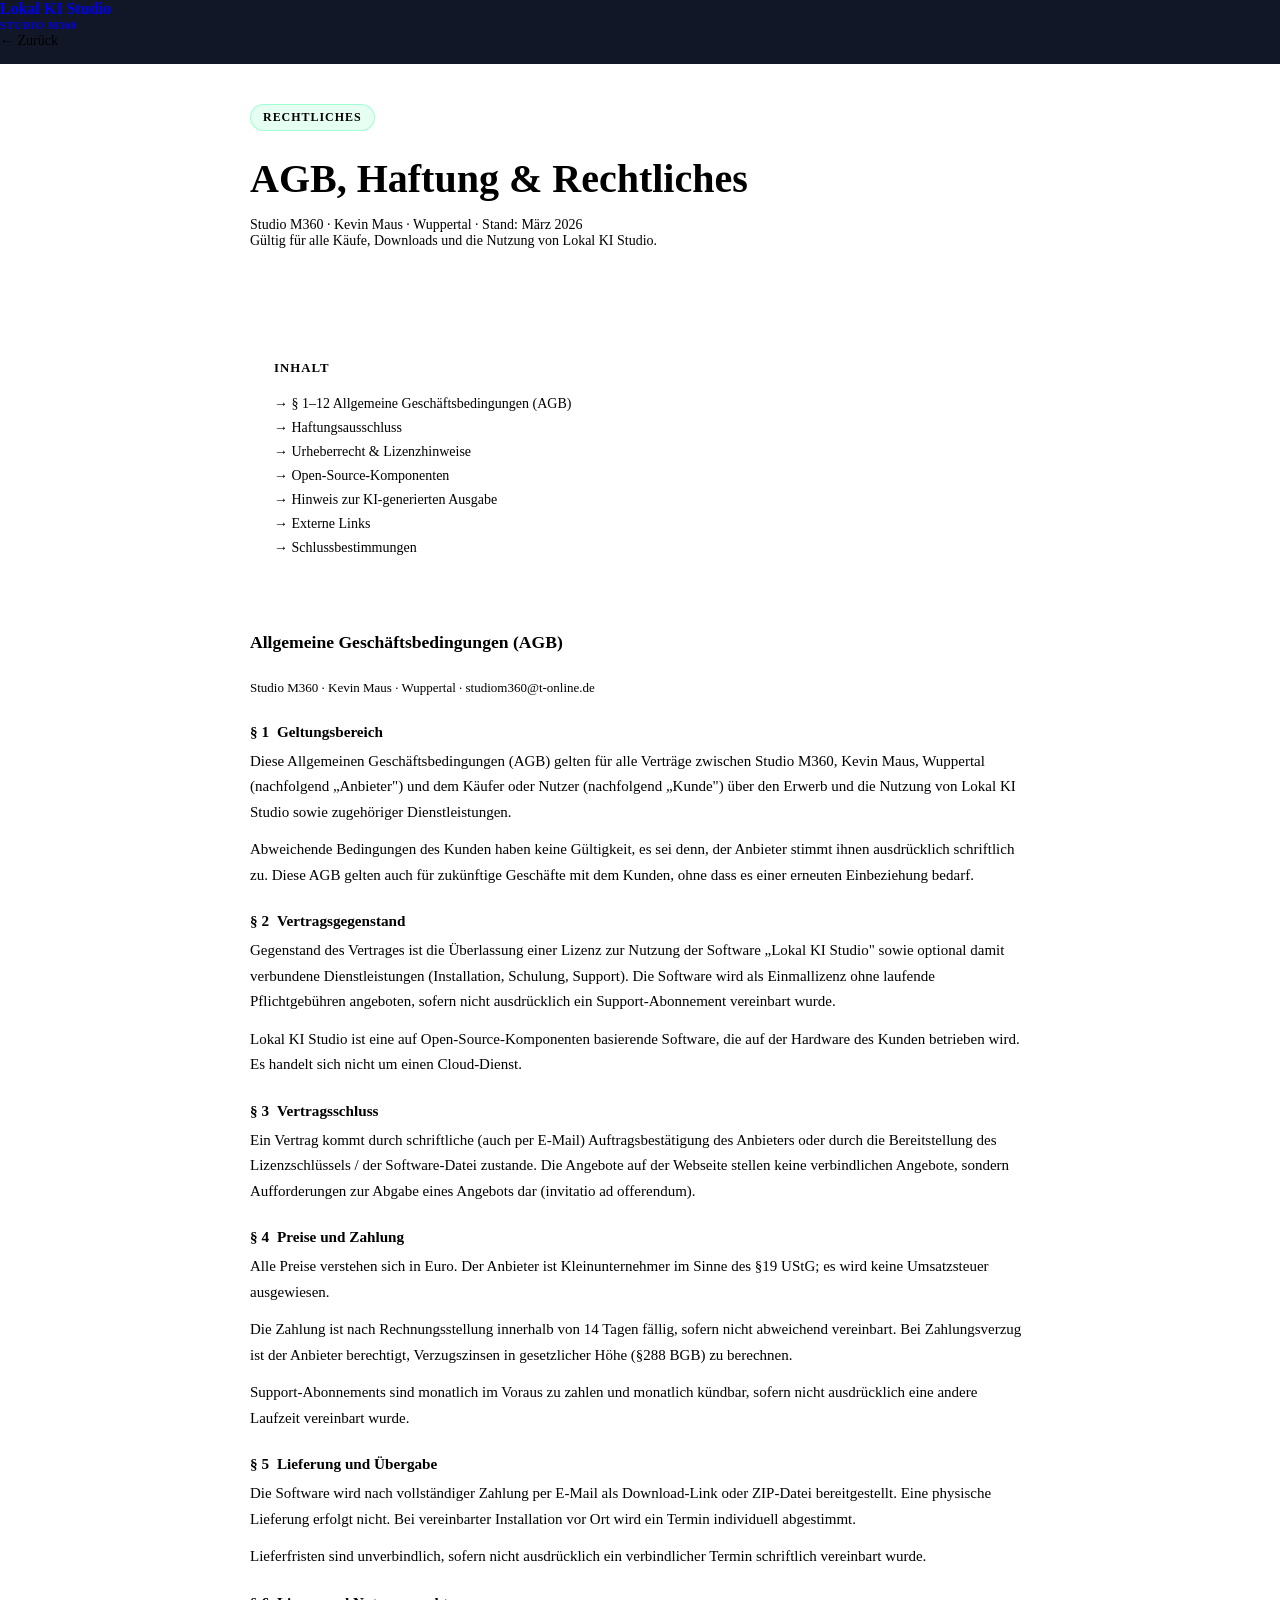
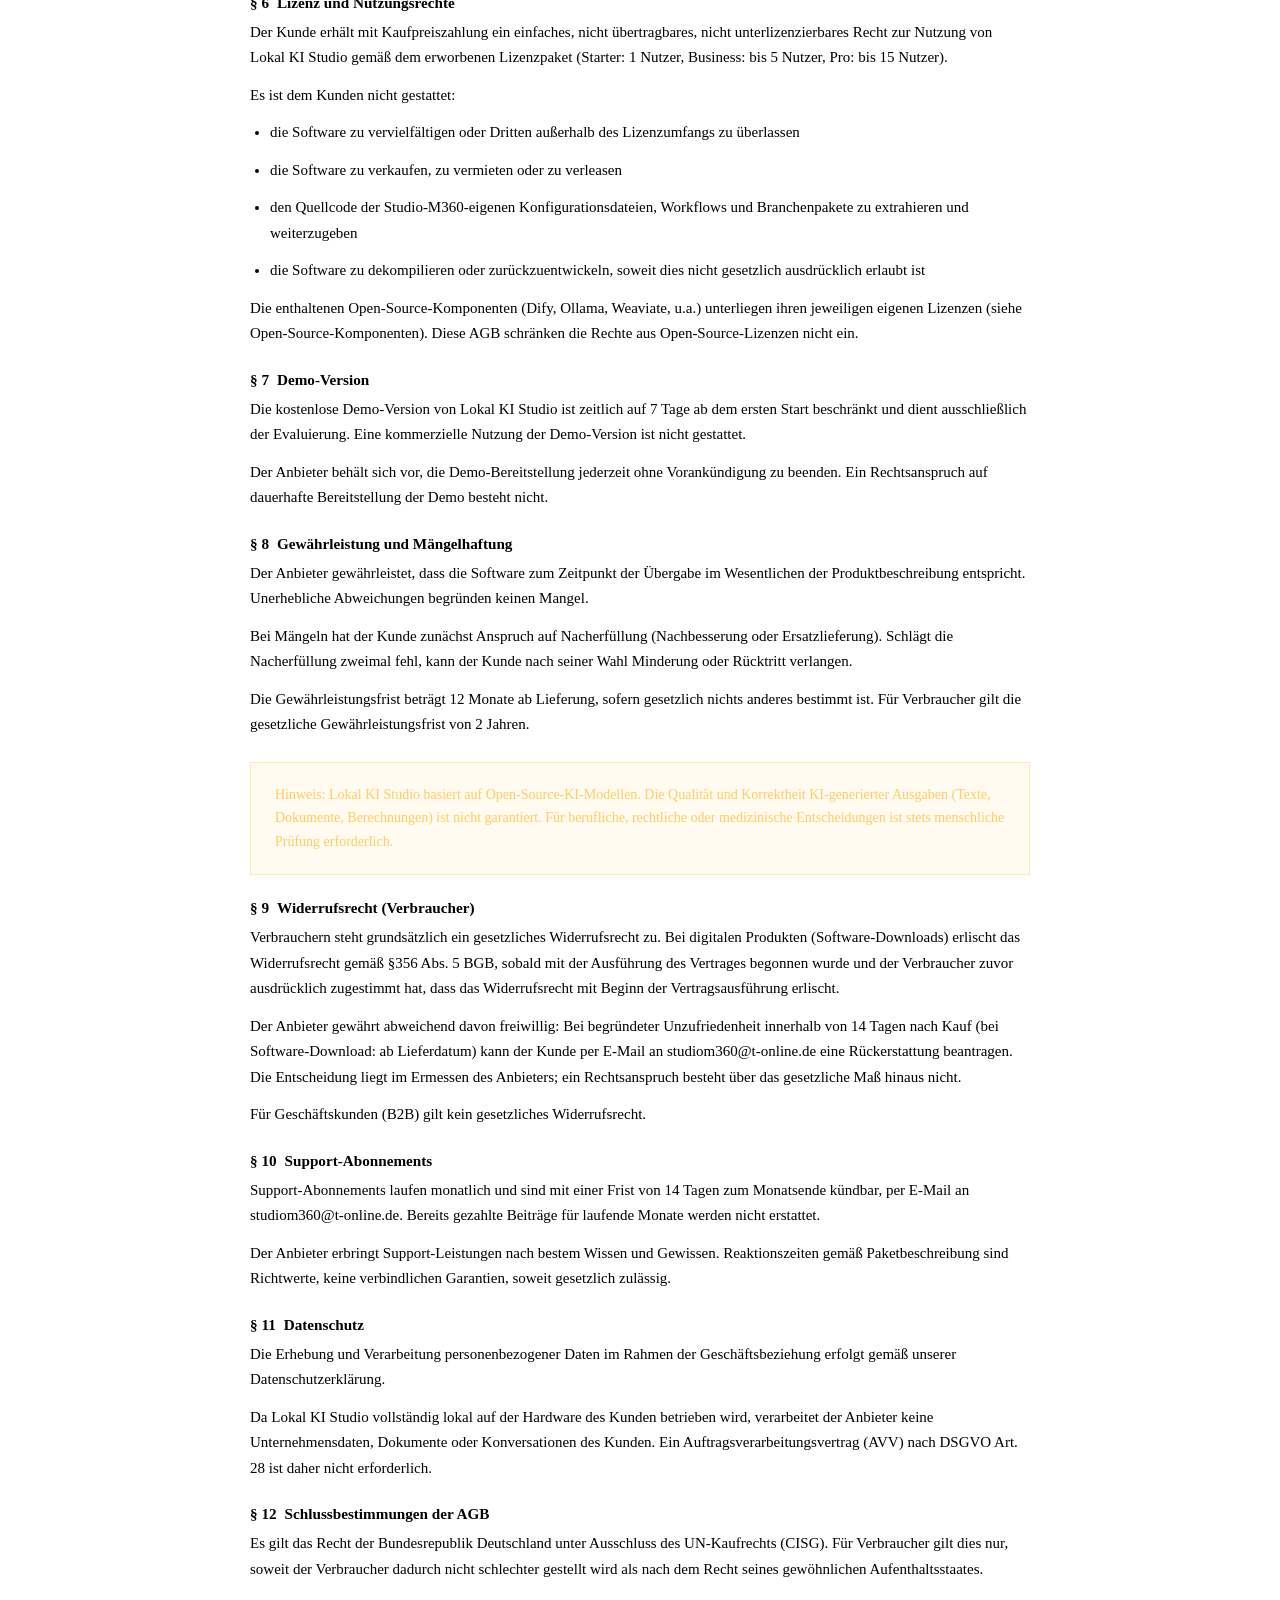
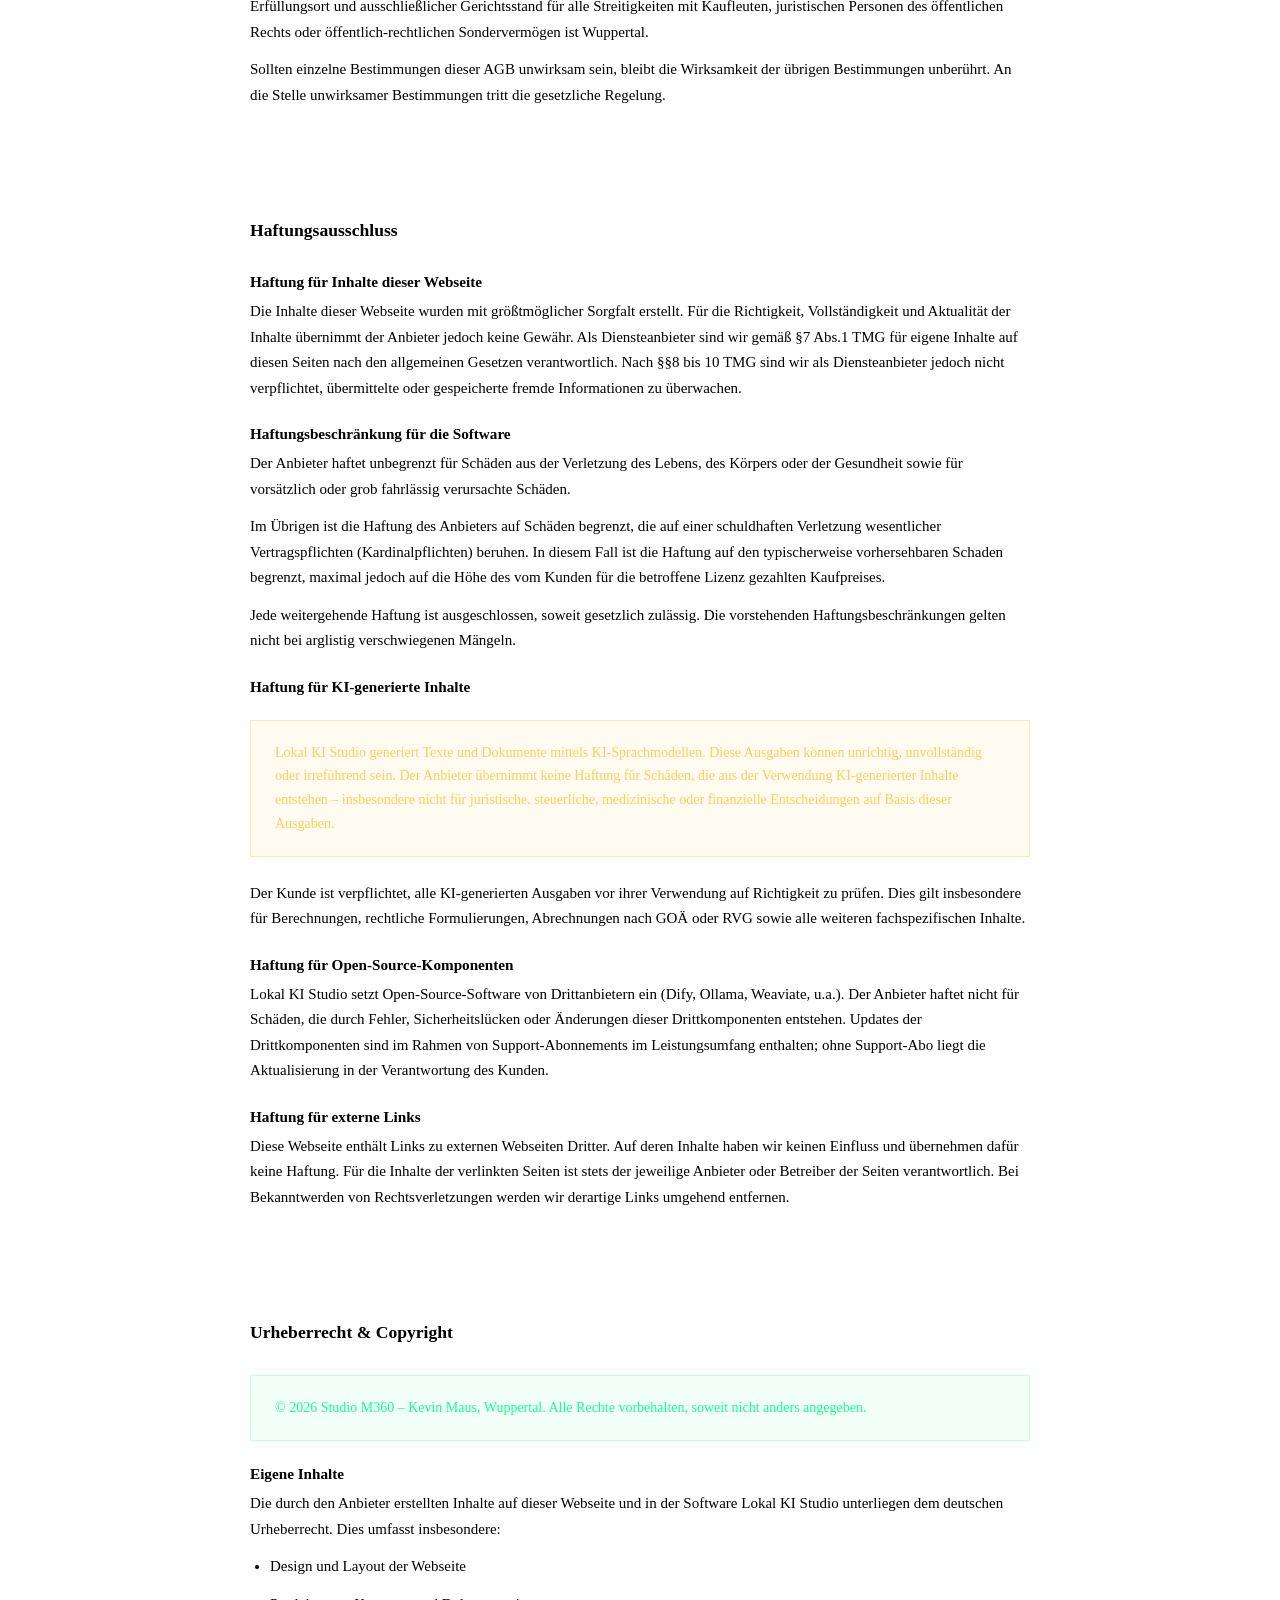
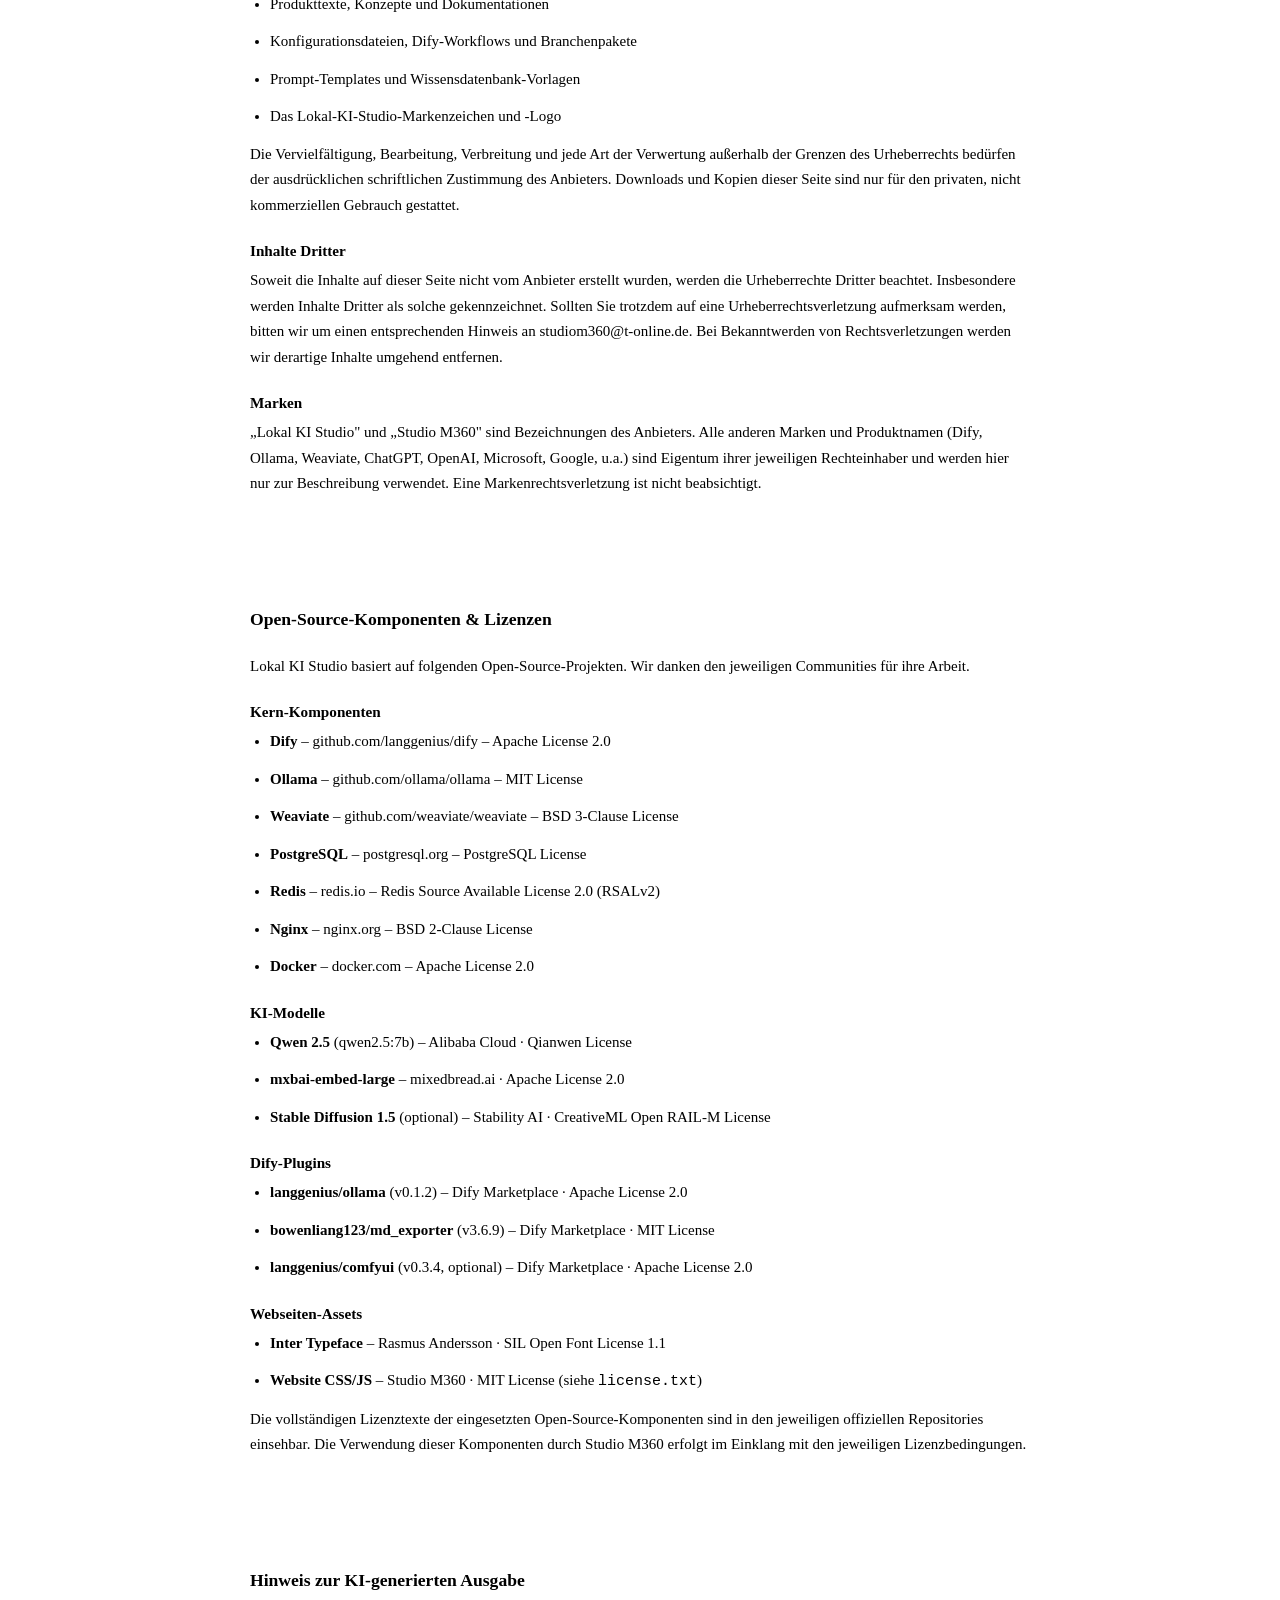
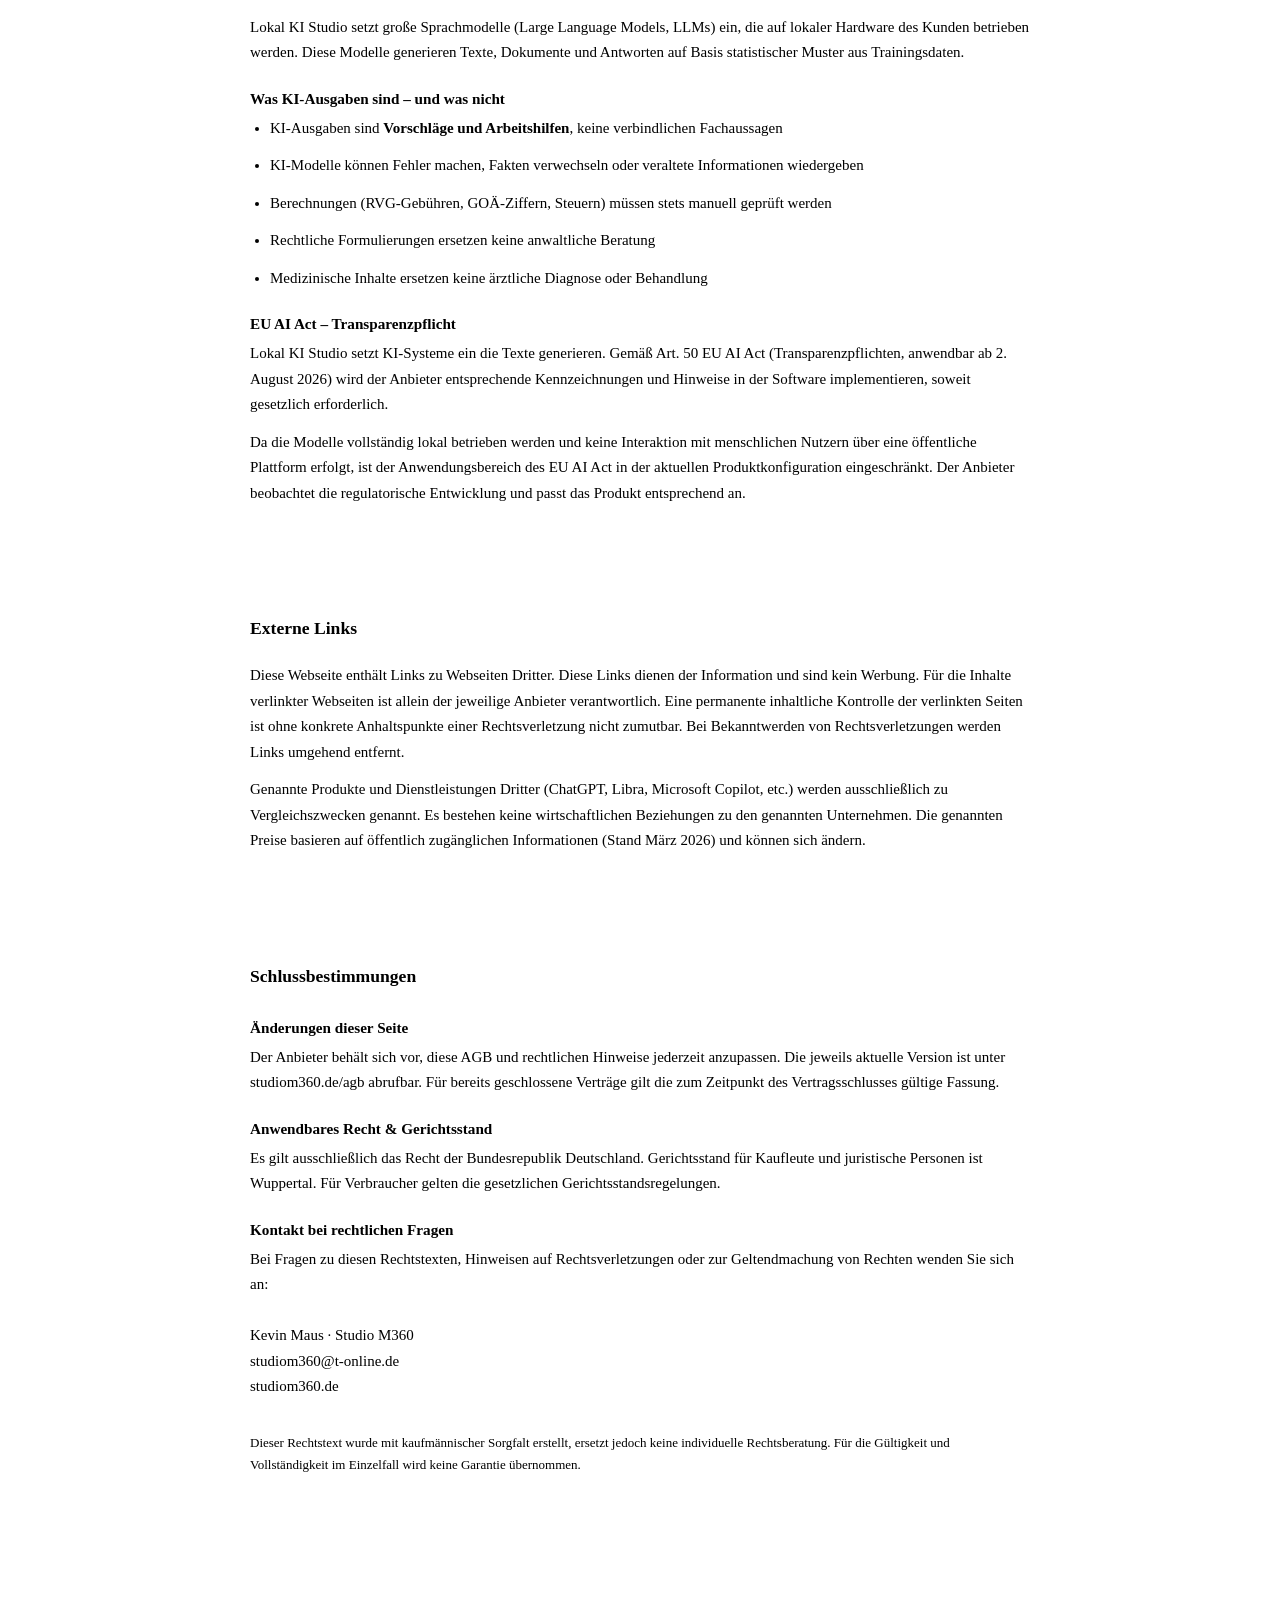
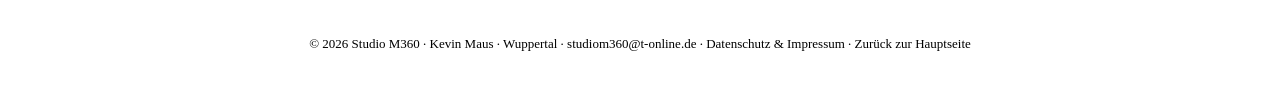
==== agb.html @ 7f2d1e47 "Add files via upload" ====
<!DOCTYPE html>
<html lang="de">
<head>
  <meta charset="UTF-8" />
  <meta name="viewport" content="width=device-width, initial-scale=1.0" />
  <title>AGB, Haftung & Rechtliches – Studio M360 / Lokal KI Studio</title>
  <meta name="description" content="Allgemeine Geschäftsbedingungen, Haftungsausschluss und rechtliche Hinweise von Studio M360 – Lokal KI Studio." />
  <meta name="robots" content="noindex, follow" />
  <link rel="preconnect" href="https://fonts.googleapis.com" />
  <link href="https://fonts.googleapis.com/css2?family=Inter:wght@400;500;600;700&display=swap" rel="stylesheet" />
  <link rel="stylesheet" href="assets/styles.css" />
  <style>
    .legal-page {
      max-width: 780px;
      margin: 0 auto;
      padding: 6rem 2rem 5rem;
    }
    .legal-badge {
      display: inline-block;
      background: rgba(0,255,135,0.1);
      border: 1px solid rgba(0,255,135,0.3);
      color: var(--neon-500);
      font-size: 0.75rem;
      font-weight: 600;
      letter-spacing: 0.08em;
      text-transform: uppercase;
      padding: 0.3rem 0.75rem;
      border-radius: 999px;
      margin-bottom: 1.5rem;
    }
    .legal-page h1 {
      font-size: clamp(1.75rem, 4vw, 2.5rem);
      font-weight: 700;
      line-height: 1.2;
      margin: 0 0 0.5rem;
      color: var(--txt-primary);
    }
    .legal-meta {
      color: var(--txt-muted);
      font-size: 0.875rem;
      margin-bottom: 3.5rem;
      padding-bottom: 2rem;
      border-bottom: 1px solid var(--line-dark);
    }
    .legal-section {
      margin-bottom: 3rem;
    }
    .legal-section h2 {
      font-size: 1.1rem;
      font-weight: 700;
      color: var(--txt-primary);
      margin: 0 0 1rem;
      padding-bottom: 0.5rem;
      border-bottom: 1px solid var(--line-dark);
    }
    .legal-section h3 {
      font-size: 0.95rem;
      font-weight: 600;
      color: var(--txt-primary);
      margin: 1.5rem 0 0.5rem;
    }
    .legal-section p,
    .legal-section li {
      font-size: 0.9375rem;
      line-height: 1.7;
      color: var(--txt-dim);
      margin: 0 0 0.75rem;
    }
    .legal-section ul, .legal-section ol {
      padding-left: 1.25rem;
      margin: 0 0 0.75rem;
    }
    .legal-section a {
      color: var(--blue-300);
      text-decoration: none;
    }
    .legal-section a:hover {
      color: var(--neon-500);
      text-decoration: underline;
    }
    .info-box {
      background: rgba(0,255,135,0.05);
      border: 1px solid rgba(0,255,135,0.2);
      border-radius: var(--radius-md);
      padding: 1.25rem 1.5rem;
      margin: 1.5rem 0;
    }
    .info-box p {
      margin: 0;
      color: rgba(0,255,135,0.9) !important;
      font-size: 0.875rem !important;
    }
    .warn-box {
      background: rgba(255,180,0,0.06);
      border: 1px solid rgba(255,180,0,0.25);
      border-radius: var(--radius-md);
      padding: 1.25rem 1.5rem;
      margin: 1.5rem 0;
    }
    .warn-box p {
      margin: 0;
      color: rgba(255,200,80,0.9) !important;
      font-size: 0.875rem !important;
    }
    .divider {
      border: none;
      border-top: 1px solid var(--line-dark);
      margin: 3.5rem 0;
    }
    .toc {
      background: var(--bg-card);
      border: 1px solid var(--line-dark);
      border-radius: var(--radius-md);
      padding: 1.5rem;
      margin-bottom: 3rem;
    }
    .toc-title {
      font-size: 0.8rem;
      font-weight: 600;
      letter-spacing: 0.08em;
      text-transform: uppercase;
      color: var(--txt-muted);
      margin: 0 0 1rem;
    }
    .toc a {
      display: block;
      color: var(--txt-dim);
      text-decoration: none;
      font-size: 0.875rem;
      padding: 0.25rem 0;
      transition: color 0.2s;
    }
    .toc a:hover { color: var(--neon-500); }
    .toc a::before { content: "→ "; color: var(--txt-muted); }
    .para-num {
      color: var(--txt-muted);
      font-weight: 600;
      margin-right: 0.5rem;
    }
  </style>
</head>
<body>

  <!-- Nav -->
  <nav class="site-nav" style="position:fixed;top:0;left:0;right:0;z-index:100;background:rgba(5,11,28,0.95);backdrop-filter:blur(12px);border-bottom:1px solid var(--line-dark);">
    <div class="layout-row" style="height:64px;">
      <a href="index.html" style="text-decoration:none;display:flex;flex-direction:column;gap:0.1rem;">
        <span style="font-size:1rem;font-weight:700;color:var(--txt-primary);">Lokal KI Studio</span>
        <span style="font-size:0.65rem;color:var(--neon-500);letter-spacing:0.08em;font-weight:600;">STUDIO M360</span>
      </a>
      <a href="index.html" style="color:var(--txt-dim);text-decoration:none;font-size:0.875rem;">← Zurück</a>
    </div>
  </nav>

  <main class="legal-page">

    <div class="legal-badge">Rechtliches</div>
    <h1>AGB, Haftung &amp; Rechtliches</h1>
    <p class="legal-meta">
      Studio M360 · Kevin Maus · Wuppertal · Stand: März 2026<br />
      Gültig für alle Käufe, Downloads und die Nutzung von Lokal KI Studio.
    </p>

    <div class="toc">
      <div class="toc-title">Inhalt</div>
      <a href="#agb">§ 1–12 Allgemeine Geschäftsbedingungen (AGB)</a>
      <a href="#haftung">Haftungsausschluss</a>
      <a href="#copyright">Urheberrecht & Lizenzhinweise</a>
      <a href="#open-source">Open-Source-Komponenten</a>
      <a href="#ki-hinweis">Hinweis zur KI-generierten Ausgabe</a>
      <a href="#links">Externe Links</a>
      <a href="#schlussbestimmungen">Schlussbestimmungen</a>
    </div>

    <!-- AGB -->
    <section class="legal-section" id="agb">
      <h2>Allgemeine Geschäftsbedingungen (AGB)</h2>
      <p style="color:var(--txt-muted);font-size:0.8125rem;">Studio M360 · Kevin Maus · Wuppertal · studiom360@t-online.de</p>

      <h3><span class="para-num">§ 1</span>Geltungsbereich</h3>
      <p>
        Diese Allgemeinen Geschäftsbedingungen (AGB) gelten für alle Verträge zwischen Studio M360, Kevin Maus, Wuppertal (nachfolgend „Anbieter") und dem Käufer oder Nutzer (nachfolgend „Kunde") über den Erwerb und die Nutzung von Lokal KI Studio sowie zugehöriger Dienstleistungen.
      </p>
      <p>
        Abweichende Bedingungen des Kunden haben keine Gültigkeit, es sei denn, der Anbieter stimmt ihnen ausdrücklich schriftlich zu. Diese AGB gelten auch für zukünftige Geschäfte mit dem Kunden, ohne dass es einer erneuten Einbeziehung bedarf.
      </p>

      <h3><span class="para-num">§ 2</span>Vertragsgegenstand</h3>
      <p>
        Gegenstand des Vertrages ist die Überlassung einer Lizenz zur Nutzung der Software „Lokal KI Studio" sowie optional damit verbundene Dienstleistungen (Installation, Schulung, Support). Die Software wird als Einmallizenz ohne laufende Pflichtgebühren angeboten, sofern nicht ausdrücklich ein Support-Abonnement vereinbart wurde.
      </p>
      <p>
        Lokal KI Studio ist eine auf Open-Source-Komponenten basierende Software, die auf der Hardware des Kunden betrieben wird. Es handelt sich nicht um einen Cloud-Dienst.
      </p>

      <h3><span class="para-num">§ 3</span>Vertragsschluss</h3>
      <p>
        Ein Vertrag kommt durch schriftliche (auch per E-Mail) Auftragsbestätigung des Anbieters oder durch die Bereitstellung des Lizenzschlüssels / der Software-Datei zustande. Die Angebote auf der Webseite stellen keine verbindlichen Angebote, sondern Aufforderungen zur Abgabe eines Angebots dar (invitatio ad offerendum).
      </p>

      <h3><span class="para-num">§ 4</span>Preise und Zahlung</h3>
      <p>
        Alle Preise verstehen sich in Euro. Der Anbieter ist Kleinunternehmer im Sinne des §19 UStG; es wird keine Umsatzsteuer ausgewiesen.
      </p>
      <p>
        Die Zahlung ist nach Rechnungsstellung innerhalb von 14 Tagen fällig, sofern nicht abweichend vereinbart. Bei Zahlungsverzug ist der Anbieter berechtigt, Verzugszinsen in gesetzlicher Höhe (§288 BGB) zu berechnen.
      </p>
      <p>
        Support-Abonnements sind monatlich im Voraus zu zahlen und monatlich kündbar, sofern nicht ausdrücklich eine andere Laufzeit vereinbart wurde.
      </p>

      <h3><span class="para-num">§ 5</span>Lieferung und Übergabe</h3>
      <p>
        Die Software wird nach vollständiger Zahlung per E-Mail als Download-Link oder ZIP-Datei bereitgestellt. Eine physische Lieferung erfolgt nicht. Bei vereinbarter Installation vor Ort wird ein Termin individuell abgestimmt.
      </p>
      <p>
        Lieferfristen sind unverbindlich, sofern nicht ausdrücklich ein verbindlicher Termin schriftlich vereinbart wurde.
      </p>

      <h3><span class="para-num">§ 6</span>Lizenz und Nutzungsrechte</h3>
      <p>
        Der Kunde erhält mit Kaufpreiszahlung ein einfaches, nicht übertragbares, nicht unterlizenzierbares Recht zur Nutzung von Lokal KI Studio gemäß dem erworbenen Lizenzpaket (Starter: 1 Nutzer, Business: bis 5 Nutzer, Pro: bis 15 Nutzer).
      </p>
      <p>Es ist dem Kunden nicht gestattet:</p>
      <ul>
        <li>die Software zu vervielfältigen oder Dritten außerhalb des Lizenzumfangs zu überlassen</li>
        <li>die Software zu verkaufen, zu vermieten oder zu verleasen</li>
        <li>den Quellcode der Studio-M360-eigenen Konfigurationsdateien, Workflows und Branchenpakete zu extrahieren und weiterzugeben</li>
        <li>die Software zu dekompilieren oder zurückzuentwickeln, soweit dies nicht gesetzlich ausdrücklich erlaubt ist</li>
      </ul>
      <p>
        Die enthaltenen Open-Source-Komponenten (Dify, Ollama, Weaviate, u.a.) unterliegen ihren jeweiligen eigenen Lizenzen (siehe <a href="#open-source">Open-Source-Komponenten</a>). Diese AGB schränken die Rechte aus Open-Source-Lizenzen nicht ein.
      </p>

      <h3><span class="para-num">§ 7</span>Demo-Version</h3>
      <p>
        Die kostenlose Demo-Version von Lokal KI Studio ist zeitlich auf 7 Tage ab dem ersten Start beschränkt und dient ausschließlich der Evaluierung. Eine kommerzielle Nutzung der Demo-Version ist nicht gestattet.
      </p>
      <p>
        Der Anbieter behält sich vor, die Demo-Bereitstellung jederzeit ohne Vorankündigung zu beenden. Ein Rechtsanspruch auf dauerhafte Bereitstellung der Demo besteht nicht.
      </p>

      <h3><span class="para-num">§ 8</span>Gewährleistung und Mängelhaftung</h3>
      <p>
        Der Anbieter gewährleistet, dass die Software zum Zeitpunkt der Übergabe im Wesentlichen der Produktbeschreibung entspricht. Unerhebliche Abweichungen begründen keinen Mangel.
      </p>
      <p>
        Bei Mängeln hat der Kunde zunächst Anspruch auf Nacherfüllung (Nachbesserung oder Ersatzlieferung). Schlägt die Nacherfüllung zweimal fehl, kann der Kunde nach seiner Wahl Minderung oder Rücktritt verlangen.
      </p>
      <p>
        Die Gewährleistungsfrist beträgt 12 Monate ab Lieferung, sofern gesetzlich nichts anderes bestimmt ist. Für Verbraucher gilt die gesetzliche Gewährleistungsfrist von 2 Jahren.
      </p>
      <div class="warn-box">
        <p>Hinweis: Lokal KI Studio basiert auf Open-Source-KI-Modellen. Die Qualität und Korrektheit KI-generierter Ausgaben (Texte, Dokumente, Berechnungen) ist nicht garantiert. Für berufliche, rechtliche oder medizinische Entscheidungen ist stets menschliche Prüfung erforderlich.</p>
      </div>

      <h3><span class="para-num">§ 9</span>Widerrufsrecht (Verbraucher)</h3>
      <p>
        Verbrauchern steht grundsätzlich ein gesetzliches Widerrufsrecht zu. Bei digitalen Produkten (Software-Downloads) erlischt das Widerrufsrecht gemäß §356 Abs. 5 BGB, sobald mit der Ausführung des Vertrages begonnen wurde und der Verbraucher zuvor ausdrücklich zugestimmt hat, dass das Widerrufsrecht mit Beginn der Vertragsausführung erlischt.
      </p>
      <p>
        Der Anbieter gewährt abweichend davon freiwillig: Bei begründeter Unzufriedenheit innerhalb von 14 Tagen nach Kauf (bei Software-Download: ab Lieferdatum) kann der Kunde per E-Mail an <a href="mailto:studiom360@t-online.de">studiom360@t-online.de</a> eine Rückerstattung beantragen. Die Entscheidung liegt im Ermessen des Anbieters; ein Rechtsanspruch besteht über das gesetzliche Maß hinaus nicht.
      </p>
      <p>
        Für Geschäftskunden (B2B) gilt kein gesetzliches Widerrufsrecht.
      </p>

      <h3><span class="para-num">§ 10</span>Support-Abonnements</h3>
      <p>
        Support-Abonnements laufen monatlich und sind mit einer Frist von 14 Tagen zum Monatsende kündbar, per E-Mail an <a href="mailto:studiom360@t-online.de">studiom360@t-online.de</a>. Bereits gezahlte Beiträge für laufende Monate werden nicht erstattet.
      </p>
      <p>
        Der Anbieter erbringt Support-Leistungen nach bestem Wissen und Gewissen. Reaktionszeiten gemäß Paketbeschreibung sind Richtwerte, keine verbindlichen Garantien, soweit gesetzlich zulässig.
      </p>

      <h3><span class="para-num">§ 11</span>Datenschutz</h3>
      <p>
        Die Erhebung und Verarbeitung personenbezogener Daten im Rahmen der Geschäftsbeziehung erfolgt gemäß unserer <a href="datenschutz.html">Datenschutzerklärung</a>.
      </p>
      <p>
        Da Lokal KI Studio vollständig lokal auf der Hardware des Kunden betrieben wird, verarbeitet der Anbieter keine Unternehmensdaten, Dokumente oder Konversationen des Kunden. Ein Auftragsverarbeitungsvertrag (AVV) nach DSGVO Art. 28 ist daher nicht erforderlich.
      </p>

      <h3><span class="para-num">§ 12</span>Schlussbestimmungen der AGB</h3>
      <p>
        Es gilt das Recht der Bundesrepublik Deutschland unter Ausschluss des UN-Kaufrechts (CISG). Für Verbraucher gilt dies nur, soweit der Verbraucher dadurch nicht schlechter gestellt wird als nach dem Recht seines gewöhnlichen Aufenthaltsstaates.
      </p>
      <p>
        Erfüllungsort und ausschließlicher Gerichtsstand für alle Streitigkeiten mit Kaufleuten, juristischen Personen des öffentlichen Rechts oder öffentlich-rechtlichen Sondervermögen ist Wuppertal.
      </p>
      <p>
        Sollten einzelne Bestimmungen dieser AGB unwirksam sein, bleibt die Wirksamkeit der übrigen Bestimmungen unberührt. An die Stelle unwirksamer Bestimmungen tritt die gesetzliche Regelung.
      </p>
    </section>

    <hr class="divider" />

    <!-- HAFTUNGSAUSSCHLUSS -->
    <section class="legal-section" id="haftung">
      <h2>Haftungsausschluss</h2>

      <h3>Haftung für Inhalte dieser Webseite</h3>
      <p>
        Die Inhalte dieser Webseite wurden mit größtmöglicher Sorgfalt erstellt. Für die Richtigkeit, Vollständigkeit und Aktualität der Inhalte übernimmt der Anbieter jedoch keine Gewähr. Als Diensteanbieter sind wir gemäß §7 Abs.1 TMG für eigene Inhalte auf diesen Seiten nach den allgemeinen Gesetzen verantwortlich. Nach §§8 bis 10 TMG sind wir als Diensteanbieter jedoch nicht verpflichtet, übermittelte oder gespeicherte fremde Informationen zu überwachen.
      </p>

      <h3>Haftungsbeschränkung für die Software</h3>
      <p>
        Der Anbieter haftet unbegrenzt für Schäden aus der Verletzung des Lebens, des Körpers oder der Gesundheit sowie für vorsätzlich oder grob fahrlässig verursachte Schäden.
      </p>
      <p>
        Im Übrigen ist die Haftung des Anbieters auf Schäden begrenzt, die auf einer schuldhaften Verletzung wesentlicher Vertragspflichten (Kardinalpflichten) beruhen. In diesem Fall ist die Haftung auf den typischerweise vorhersehbaren Schaden begrenzt, maximal jedoch auf die Höhe des vom Kunden für die betroffene Lizenz gezahlten Kaufpreises.
      </p>
      <p>
        Jede weitergehende Haftung ist ausgeschlossen, soweit gesetzlich zulässig. Die vorstehenden Haftungsbeschränkungen gelten nicht bei arglistig verschwiegenen Mängeln.
      </p>

      <h3>Haftung für KI-generierte Inhalte</h3>
      <div class="warn-box">
        <p>Lokal KI Studio generiert Texte und Dokumente mittels KI-Sprachmodellen. Diese Ausgaben können unrichtig, unvollständig oder irreführend sein. Der Anbieter übernimmt keine Haftung für Schäden, die aus der Verwendung KI-generierter Inhalte entstehen – insbesondere nicht für juristische, steuerliche, medizinische oder finanzielle Entscheidungen auf Basis dieser Ausgaben.</p>
      </div>
      <p>
        Der Kunde ist verpflichtet, alle KI-generierten Ausgaben vor ihrer Verwendung auf Richtigkeit zu prüfen. Dies gilt insbesondere für Berechnungen, rechtliche Formulierungen, Abrechnungen nach GOÄ oder RVG sowie alle weiteren fachspezifischen Inhalte.
      </p>

      <h3>Haftung für Open-Source-Komponenten</h3>
      <p>
        Lokal KI Studio setzt Open-Source-Software von Drittanbietern ein (Dify, Ollama, Weaviate, u.a.). Der Anbieter haftet nicht für Schäden, die durch Fehler, Sicherheitslücken oder Änderungen dieser Drittkomponenten entstehen. Updates der Drittkomponenten sind im Rahmen von Support-Abonnements im Leistungsumfang enthalten; ohne Support-Abo liegt die Aktualisierung in der Verantwortung des Kunden.
      </p>

      <h3>Haftung für externe Links</h3>
      <p>
        Diese Webseite enthält Links zu externen Webseiten Dritter. Auf deren Inhalte haben wir keinen Einfluss und übernehmen dafür keine Haftung. Für die Inhalte der verlinkten Seiten ist stets der jeweilige Anbieter oder Betreiber der Seiten verantwortlich. Bei Bekanntwerden von Rechtsverletzungen werden wir derartige Links umgehend entfernen.
      </p>
    </section>

    <hr class="divider" />

    <!-- COPYRIGHT -->
    <section class="legal-section" id="copyright">
      <h2>Urheberrecht &amp; Copyright</h2>

      <div class="info-box">
        <p>© 2026 Studio M360 – Kevin Maus, Wuppertal. Alle Rechte vorbehalten, soweit nicht anders angegeben.</p>
      </div>

      <h3>Eigene Inhalte</h3>
      <p>
        Die durch den Anbieter erstellten Inhalte auf dieser Webseite und in der Software Lokal KI Studio unterliegen dem deutschen Urheberrecht. Dies umfasst insbesondere:
      </p>
      <ul>
        <li>Design und Layout der Webseite</li>
        <li>Produkttexte, Konzepte und Dokumentationen</li>
        <li>Konfigurationsdateien, Dify-Workflows und Branchenpakete</li>
        <li>Prompt-Templates und Wissensdatenbank-Vorlagen</li>
        <li>Das Lokal-KI-Studio-Markenzeichen und -Logo</li>
      </ul>
      <p>
        Die Vervielfältigung, Bearbeitung, Verbreitung und jede Art der Verwertung außerhalb der Grenzen des Urheberrechts bedürfen der ausdrücklichen schriftlichen Zustimmung des Anbieters. Downloads und Kopien dieser Seite sind nur für den privaten, nicht kommerziellen Gebrauch gestattet.
      </p>

      <h3>Inhalte Dritter</h3>
      <p>
        Soweit die Inhalte auf dieser Seite nicht vom Anbieter erstellt wurden, werden die Urheberrechte Dritter beachtet. Insbesondere werden Inhalte Dritter als solche gekennzeichnet. Sollten Sie trotzdem auf eine Urheberrechtsverletzung aufmerksam werden, bitten wir um einen entsprechenden Hinweis an <a href="mailto:studiom360@t-online.de">studiom360@t-online.de</a>. Bei Bekanntwerden von Rechtsverletzungen werden wir derartige Inhalte umgehend entfernen.
      </p>

      <h3>Marken</h3>
      <p>
        „Lokal KI Studio" und „Studio M360" sind Bezeichnungen des Anbieters. Alle anderen Marken und Produktnamen (Dify, Ollama, Weaviate, ChatGPT, OpenAI, Microsoft, Google, u.a.) sind Eigentum ihrer jeweiligen Rechteinhaber und werden hier nur zur Beschreibung verwendet. Eine Markenrechtsverletzung ist nicht beabsichtigt.
      </p>
    </section>

    <hr class="divider" />

    <!-- OPEN SOURCE -->
    <section class="legal-section" id="open-source">
      <h2>Open-Source-Komponenten &amp; Lizenzen</h2>

      <p>
        Lokal KI Studio basiert auf folgenden Open-Source-Projekten. Wir danken den jeweiligen Communities für ihre Arbeit.
      </p>

      <h3>Kern-Komponenten</h3>
      <ul>
        <li><strong>Dify</strong> – <a href="https://github.com/langgenius/dify" target="_blank" rel="noopener">github.com/langgenius/dify</a> – Apache License 2.0</li>
        <li><strong>Ollama</strong> – <a href="https://github.com/ollama/ollama" target="_blank" rel="noopener">github.com/ollama/ollama</a> – MIT License</li>
        <li><strong>Weaviate</strong> – <a href="https://github.com/weaviate/weaviate" target="_blank" rel="noopener">github.com/weaviate/weaviate</a> – BSD 3-Clause License</li>
        <li><strong>PostgreSQL</strong> – <a href="https://www.postgresql.org" target="_blank" rel="noopener">postgresql.org</a> – PostgreSQL License</li>
        <li><strong>Redis</strong> – <a href="https://redis.io" target="_blank" rel="noopener">redis.io</a> – Redis Source Available License 2.0 (RSALv2)</li>
        <li><strong>Nginx</strong> – <a href="https://nginx.org" target="_blank" rel="noopener">nginx.org</a> – BSD 2-Clause License</li>
        <li><strong>Docker</strong> – <a href="https://www.docker.com" target="_blank" rel="noopener">docker.com</a> – Apache License 2.0</li>
      </ul>

      <h3>KI-Modelle</h3>
      <ul>
        <li><strong>Qwen 2.5</strong> (qwen2.5:7b) – Alibaba Cloud · Qianwen License</li>
        <li><strong>mxbai-embed-large</strong> – mixedbread.ai · Apache License 2.0</li>
        <li><strong>Stable Diffusion 1.5</strong> (optional) – Stability AI · CreativeML Open RAIL-M License</li>
      </ul>

      <h3>Dify-Plugins</h3>
      <ul>
        <li><strong>langgenius/ollama</strong> (v0.1.2) – Dify Marketplace · Apache License 2.0</li>
        <li><strong>bowenliang123/md_exporter</strong> (v3.6.9) – Dify Marketplace · MIT License</li>
        <li><strong>langgenius/comfyui</strong> (v0.3.4, optional) – Dify Marketplace · Apache License 2.0</li>
      </ul>

      <h3>Webseiten-Assets</h3>
      <ul>
        <li><strong>Inter Typeface</strong> – Rasmus Andersson · SIL Open Font License 1.1</li>
        <li><strong>Website CSS/JS</strong> – Studio M360 · MIT License (siehe <code>license.txt</code>)</li>
      </ul>

      <p>
        Die vollständigen Lizenztexte der eingesetzten Open-Source-Komponenten sind in den jeweiligen offiziellen Repositories einsehbar. Die Verwendung dieser Komponenten durch Studio M360 erfolgt im Einklang mit den jeweiligen Lizenzbedingungen.
      </p>
    </section>

    <hr class="divider" />

    <!-- KI HINWEIS -->
    <section class="legal-section" id="ki-hinweis">
      <h2>Hinweis zur KI-generierten Ausgabe</h2>

      <p>
        Lokal KI Studio setzt große Sprachmodelle (Large Language Models, LLMs) ein, die auf lokaler Hardware des Kunden betrieben werden. Diese Modelle generieren Texte, Dokumente und Antworten auf Basis statistischer Muster aus Trainingsdaten.
      </p>

      <h3>Was KI-Ausgaben sind – und was nicht</h3>
      <ul>
        <li>KI-Ausgaben sind <strong>Vorschläge und Arbeitshilfen</strong>, keine verbindlichen Fachaussagen</li>
        <li>KI-Modelle können Fehler machen, Fakten verwechseln oder veraltete Informationen wiedergeben</li>
        <li>Berechnungen (RVG-Gebühren, GOÄ-Ziffern, Steuern) müssen stets manuell geprüft werden</li>
        <li>Rechtliche Formulierungen ersetzen keine anwaltliche Beratung</li>
        <li>Medizinische Inhalte ersetzen keine ärztliche Diagnose oder Behandlung</li>
      </ul>

      <h3>EU AI Act – Transparenzpflicht</h3>
      <p>
        Lokal KI Studio setzt KI-Systeme ein die Texte generieren. Gemäß Art. 50 EU AI Act (Transparenzpflichten, anwendbar ab 2. August 2026) wird der Anbieter entsprechende Kennzeichnungen und Hinweise in der Software implementieren, soweit gesetzlich erforderlich.
      </p>
      <p>
        Da die Modelle vollständig lokal betrieben werden und keine Interaktion mit menschlichen Nutzern über eine öffentliche Plattform erfolgt, ist der Anwendungsbereich des EU AI Act in der aktuellen Produktkonfiguration eingeschränkt. Der Anbieter beobachtet die regulatorische Entwicklung und passt das Produkt entsprechend an.
      </p>
    </section>

    <hr class="divider" />

    <!-- LINKS -->
    <section class="legal-section" id="links">
      <h2>Externe Links</h2>
      <p>
        Diese Webseite enthält Links zu Webseiten Dritter. Diese Links dienen der Information und sind kein Werbung. Für die Inhalte verlinkter Webseiten ist allein der jeweilige Anbieter verantwortlich. Eine permanente inhaltliche Kontrolle der verlinkten Seiten ist ohne konkrete Anhaltspunkte einer Rechtsverletzung nicht zumutbar. Bei Bekanntwerden von Rechtsverletzungen werden Links umgehend entfernt.
      </p>
      <p>
        Genannte Produkte und Dienstleistungen Dritter (ChatGPT, Libra, Microsoft Copilot, etc.) werden ausschließlich zu Vergleichszwecken genannt. Es bestehen keine wirtschaftlichen Beziehungen zu den genannten Unternehmen. Die genannten Preise basieren auf öffentlich zugänglichen Informationen (Stand März 2026) und können sich ändern.
      </p>
    </section>

    <hr class="divider" />

    <!-- SCHLUSSBESTIMMUNGEN -->
    <section class="legal-section" id="schlussbestimmungen">
      <h2>Schlussbestimmungen</h2>

      <h3>Änderungen dieser Seite</h3>
      <p>
        Der Anbieter behält sich vor, diese AGB und rechtlichen Hinweise jederzeit anzupassen. Die jeweils aktuelle Version ist unter <a href="https://studiom360.de/agb">studiom360.de/agb</a> abrufbar. Für bereits geschlossene Verträge gilt die zum Zeitpunkt des Vertragsschlusses gültige Fassung.
      </p>

      <h3>Anwendbares Recht &amp; Gerichtsstand</h3>
      <p>
        Es gilt ausschließlich das Recht der Bundesrepublik Deutschland. Gerichtsstand für Kaufleute und juristische Personen ist Wuppertal. Für Verbraucher gelten die gesetzlichen Gerichtsstandsregelungen.
      </p>

      <h3>Kontakt bei rechtlichen Fragen</h3>
      <p>
        Bei Fragen zu diesen Rechtstexten, Hinweisen auf Rechtsverletzungen oder zur Geltendmachung von Rechten wenden Sie sich an:<br /><br />
        Kevin Maus · Studio M360<br />
        <a href="mailto:studiom360@t-online.de">studiom360@t-online.de</a><br />
        <a href="https://studiom360.de">studiom360.de</a>
      </p>

      <p style="margin-top:2rem;color:var(--txt-muted);font-size:0.8125rem;">
        Dieser Rechtstext wurde mit kaufmännischer Sorgfalt erstellt, ersetzt jedoch keine individuelle Rechtsberatung. Für die Gültigkeit und Vollständigkeit im Einzelfall wird keine Garantie übernommen.
      </p>
    </section>

  </main>

  <!-- Footer -->
  <footer style="background:var(--bg-card);border-top:1px solid var(--line-dark);padding:2rem;text-align:center;">
    <p style="color:var(--txt-muted);font-size:0.8125rem;margin:0;">
      © 2026 Studio M360 · Kevin Maus · Wuppertal ·
      <a href="mailto:studiom360@t-online.de" style="color:var(--txt-dim);text-decoration:none;">studiom360@t-online.de</a> ·
      <a href="datenschutz.html" style="color:var(--txt-dim);text-decoration:none;">Datenschutz & Impressum</a> ·
      <a href="index.html" style="color:var(--txt-dim);text-decoration:none;">Zurück zur Hauptseite</a>
    </p>
  </footer>

</body>
</html>
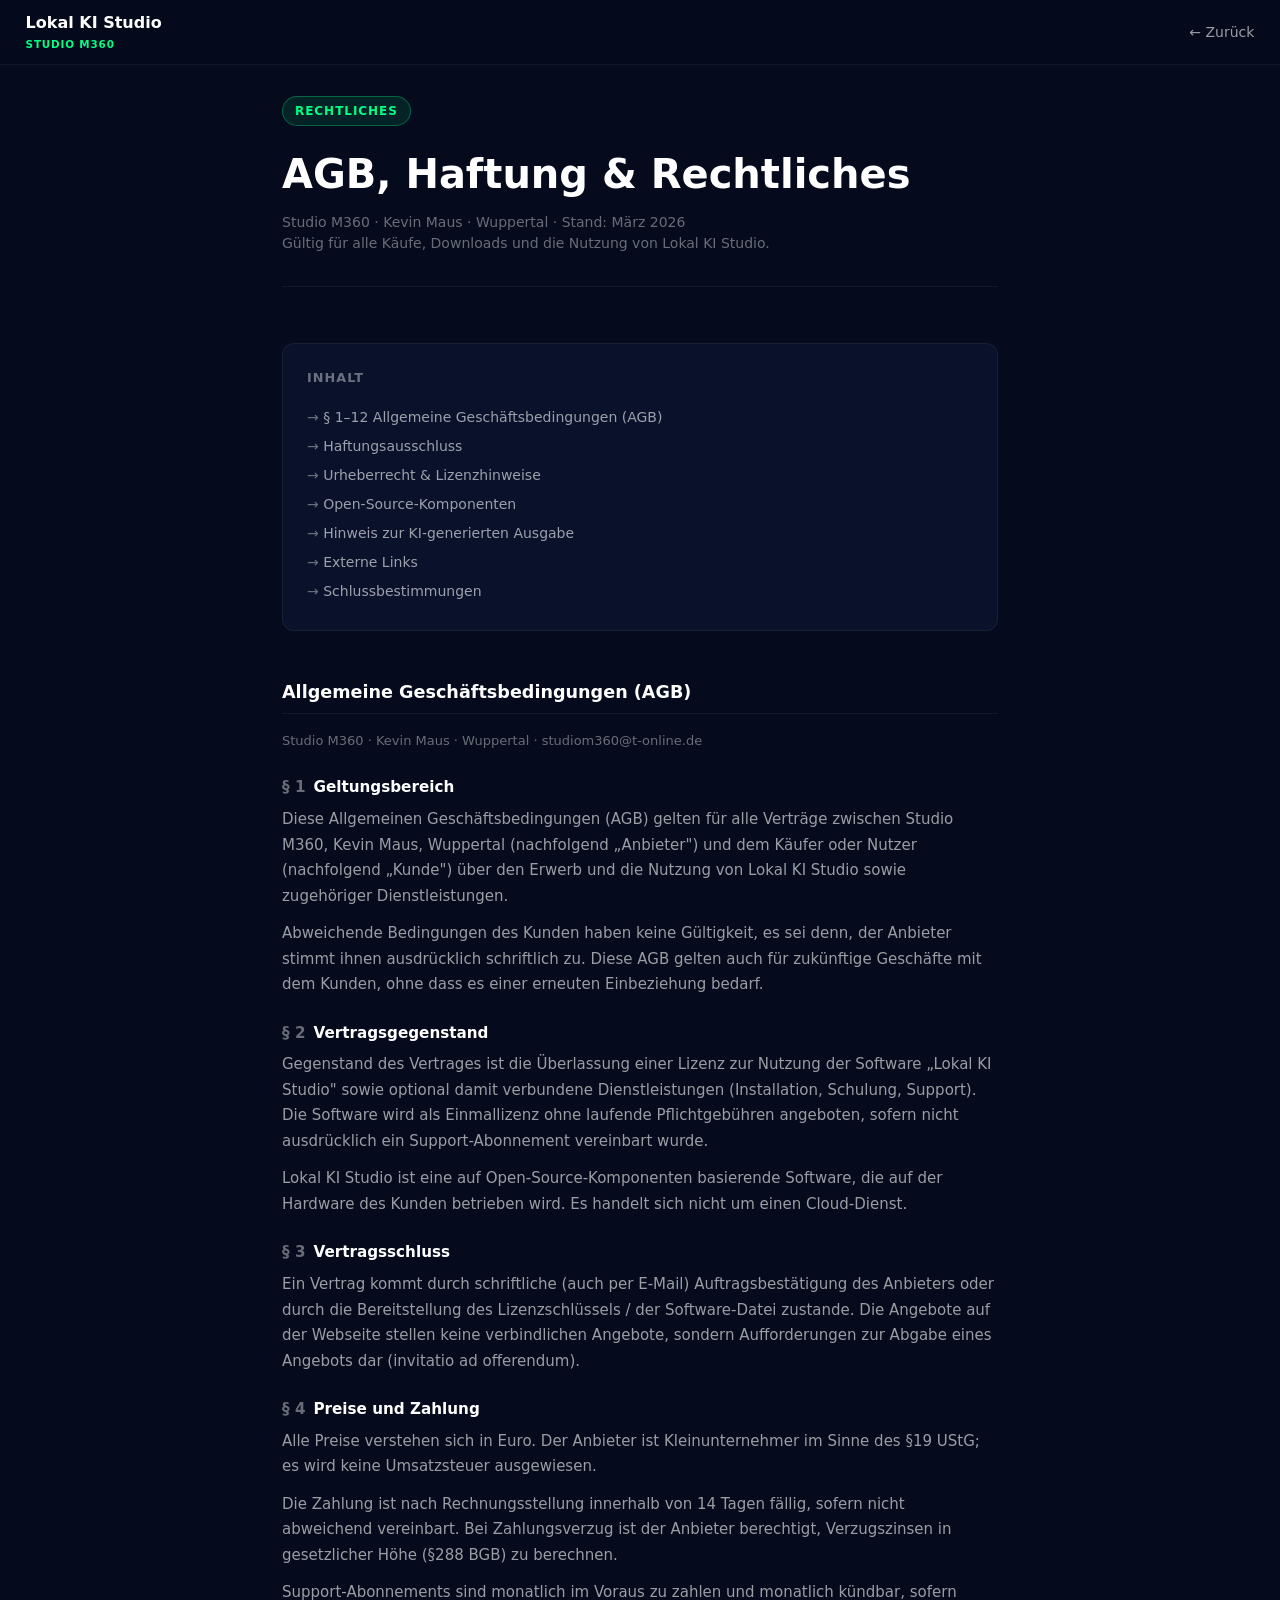
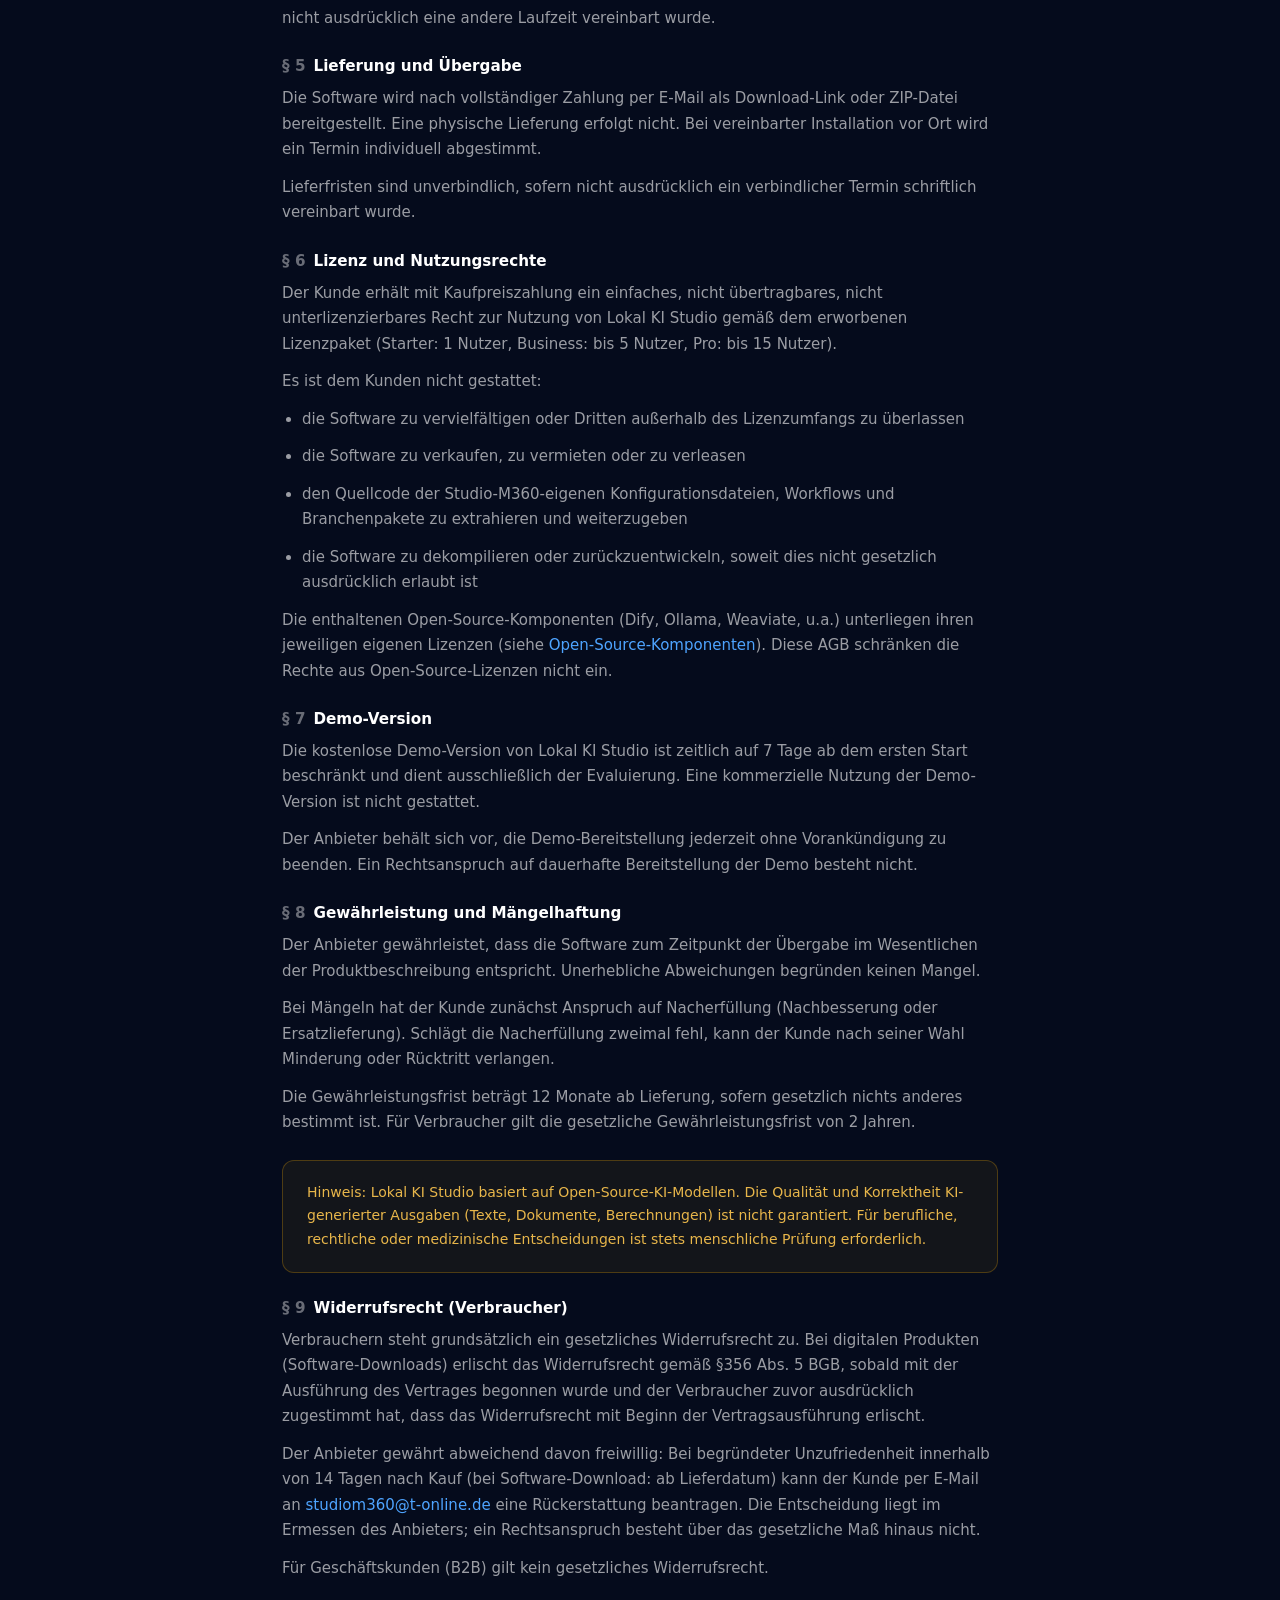
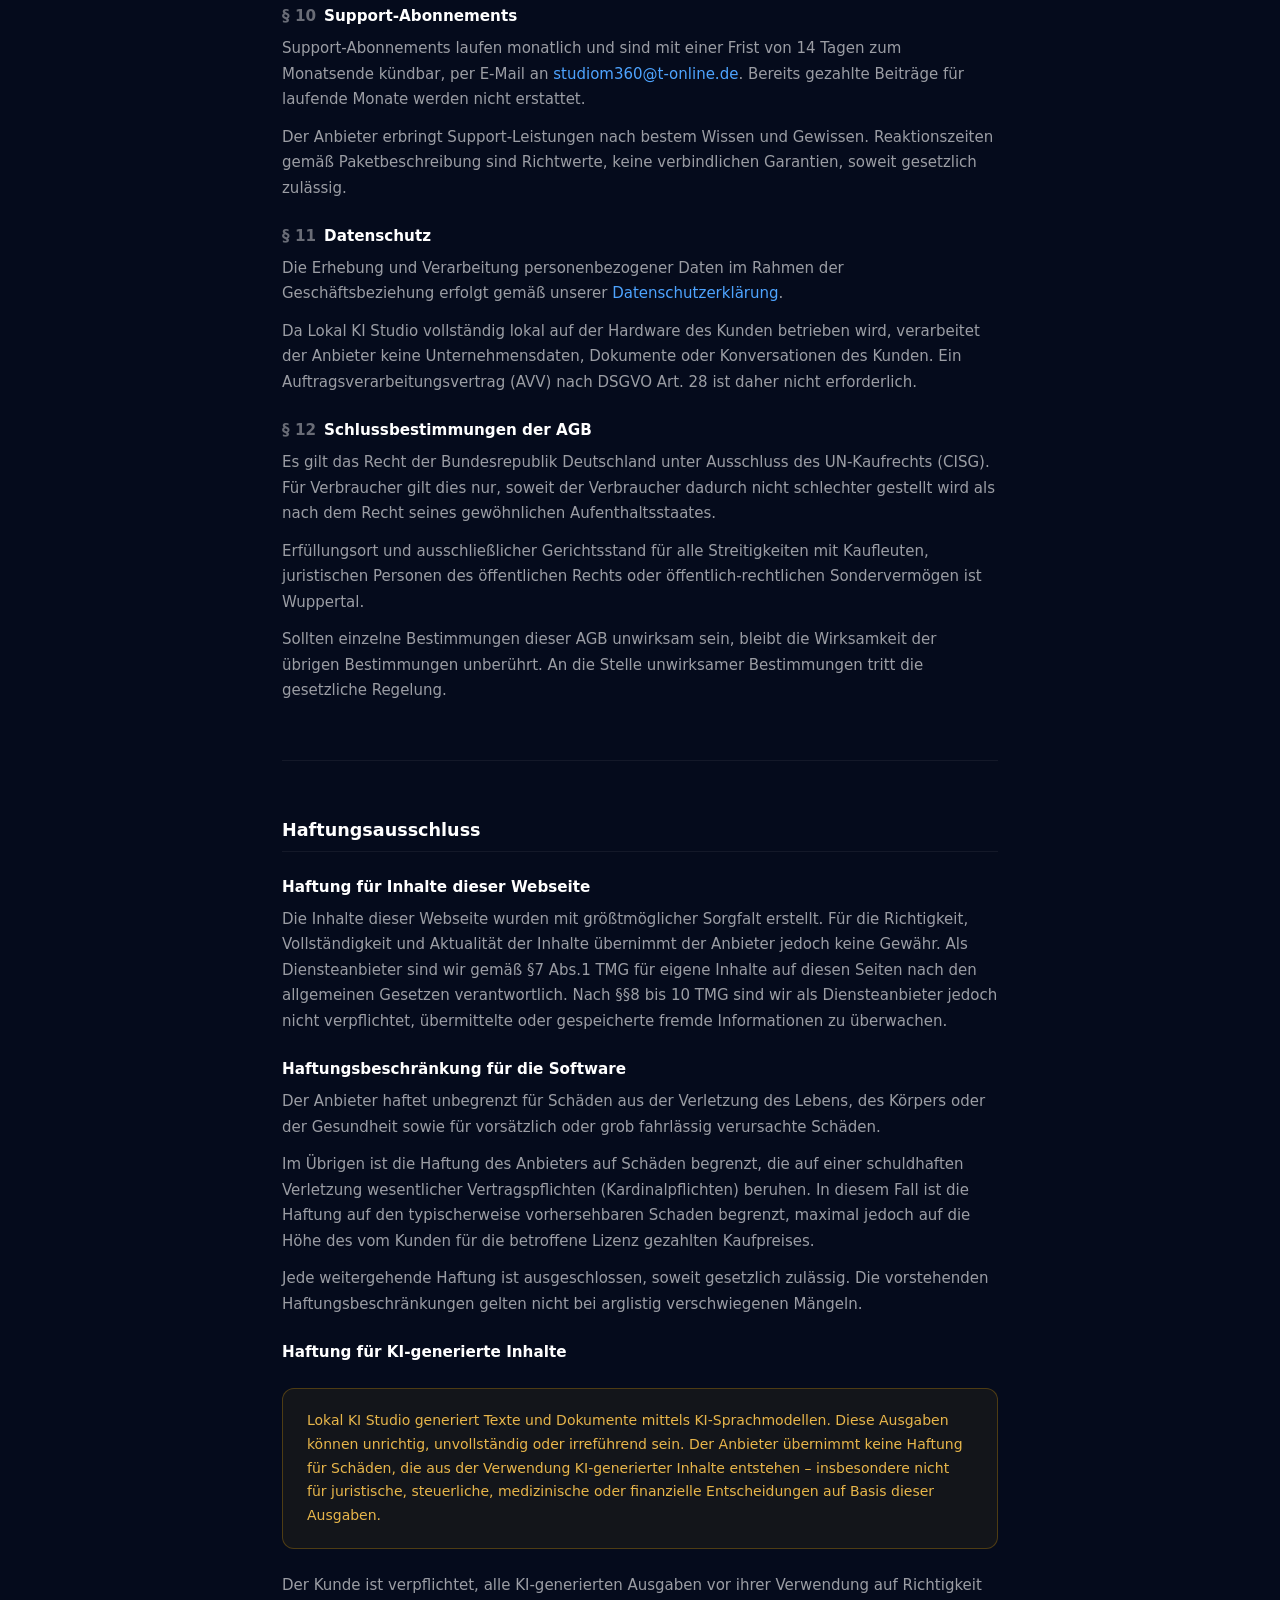
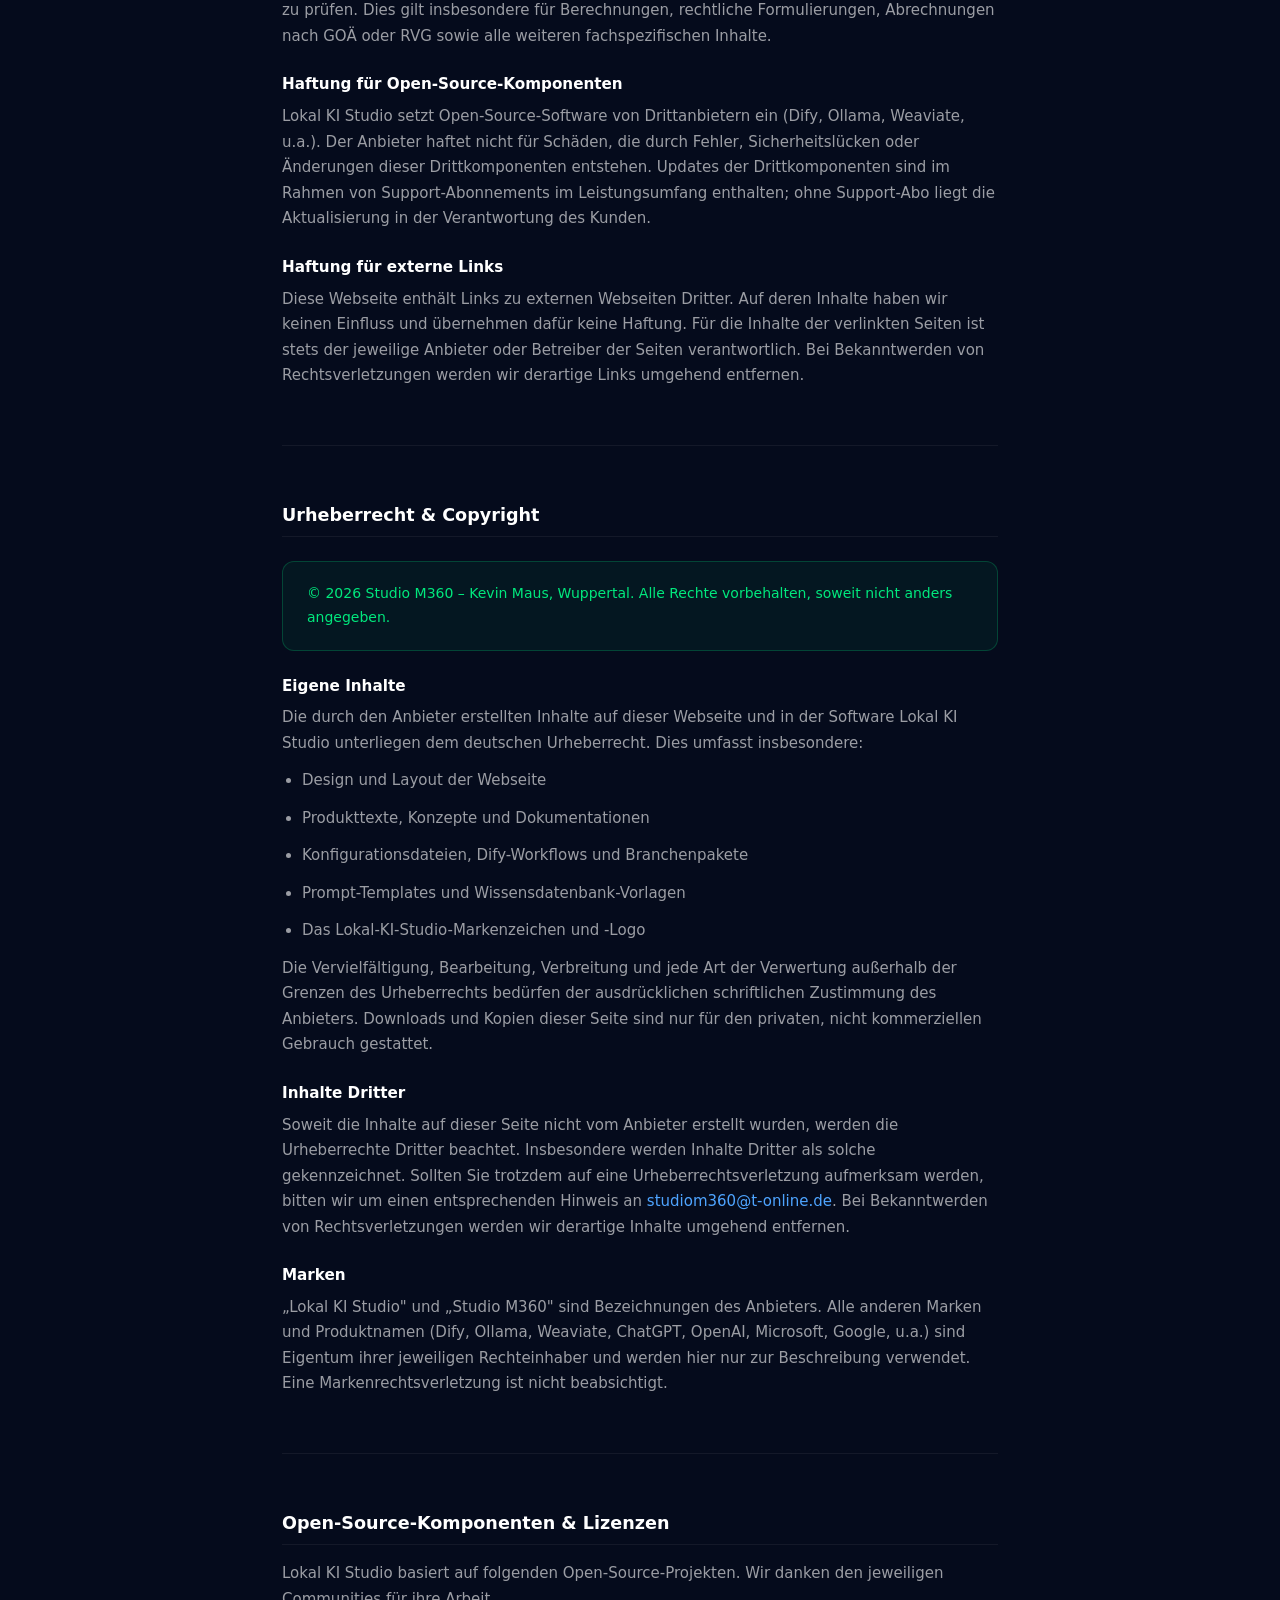
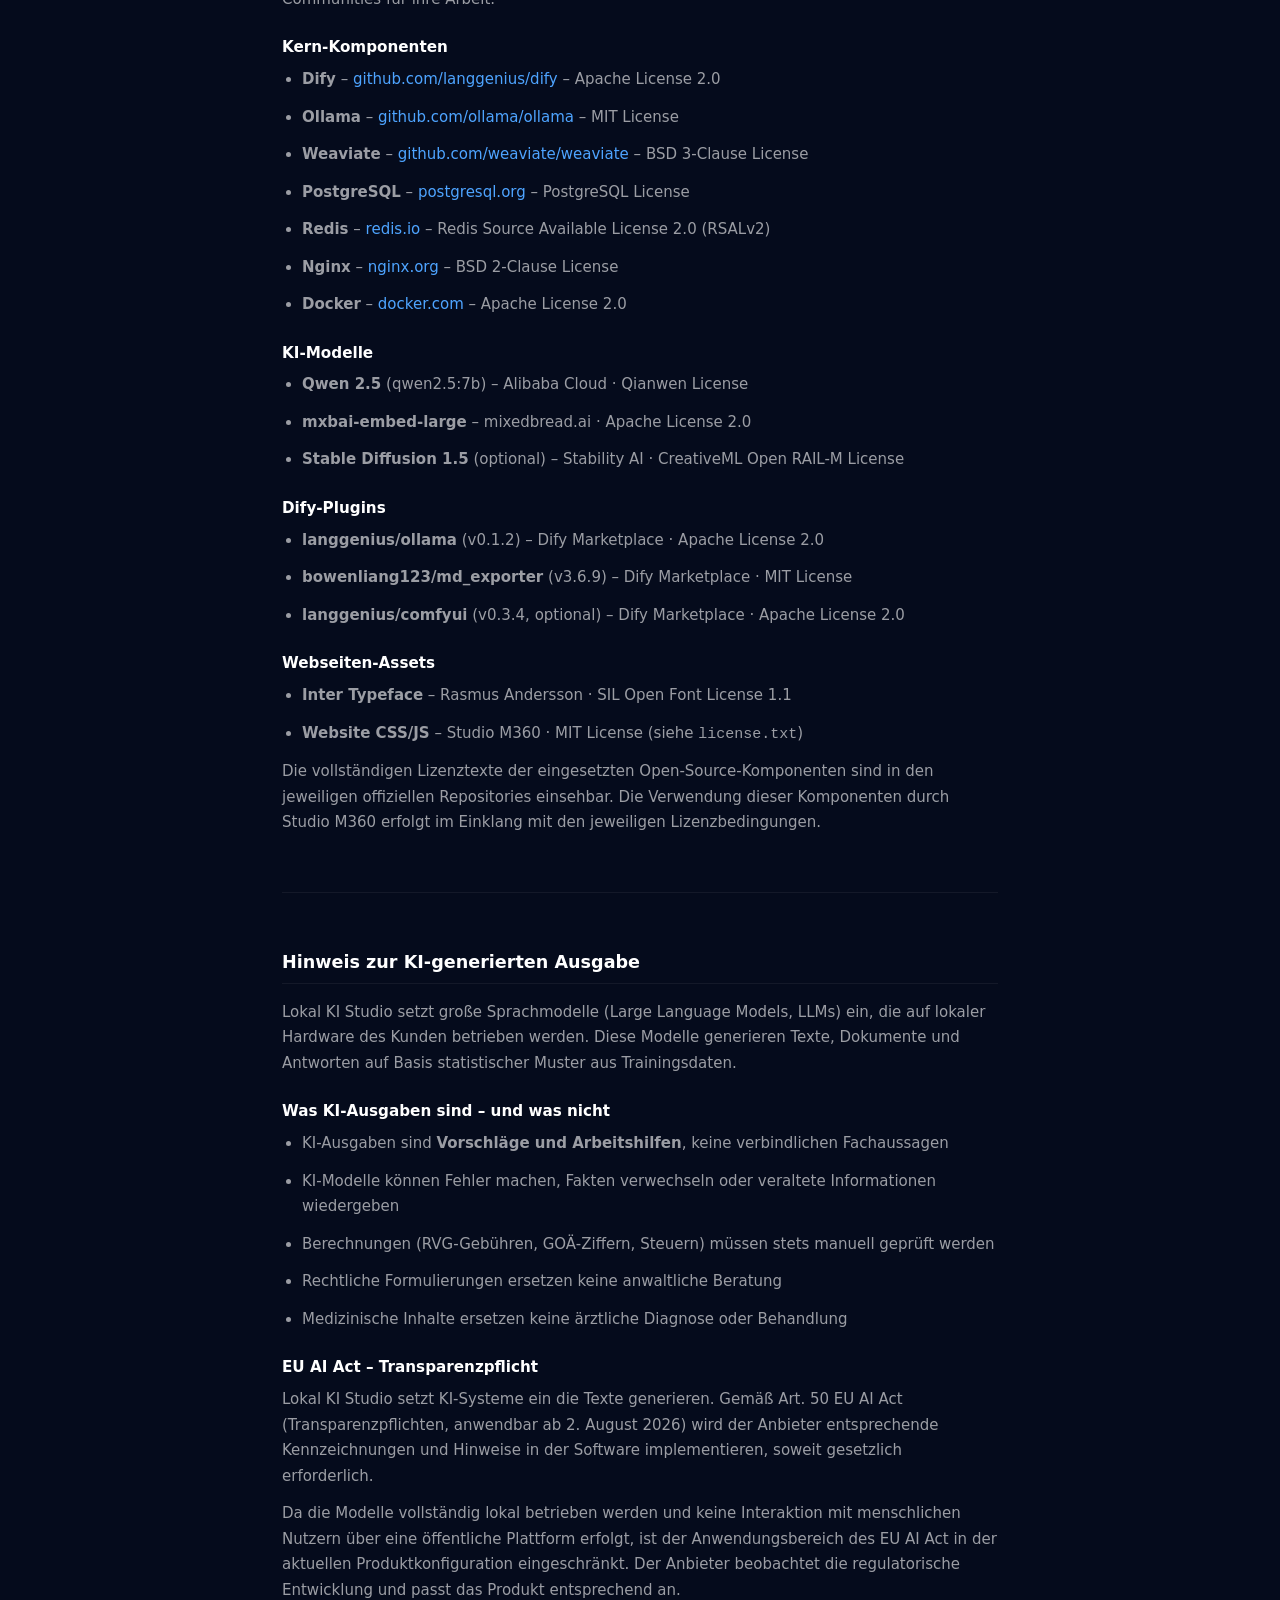
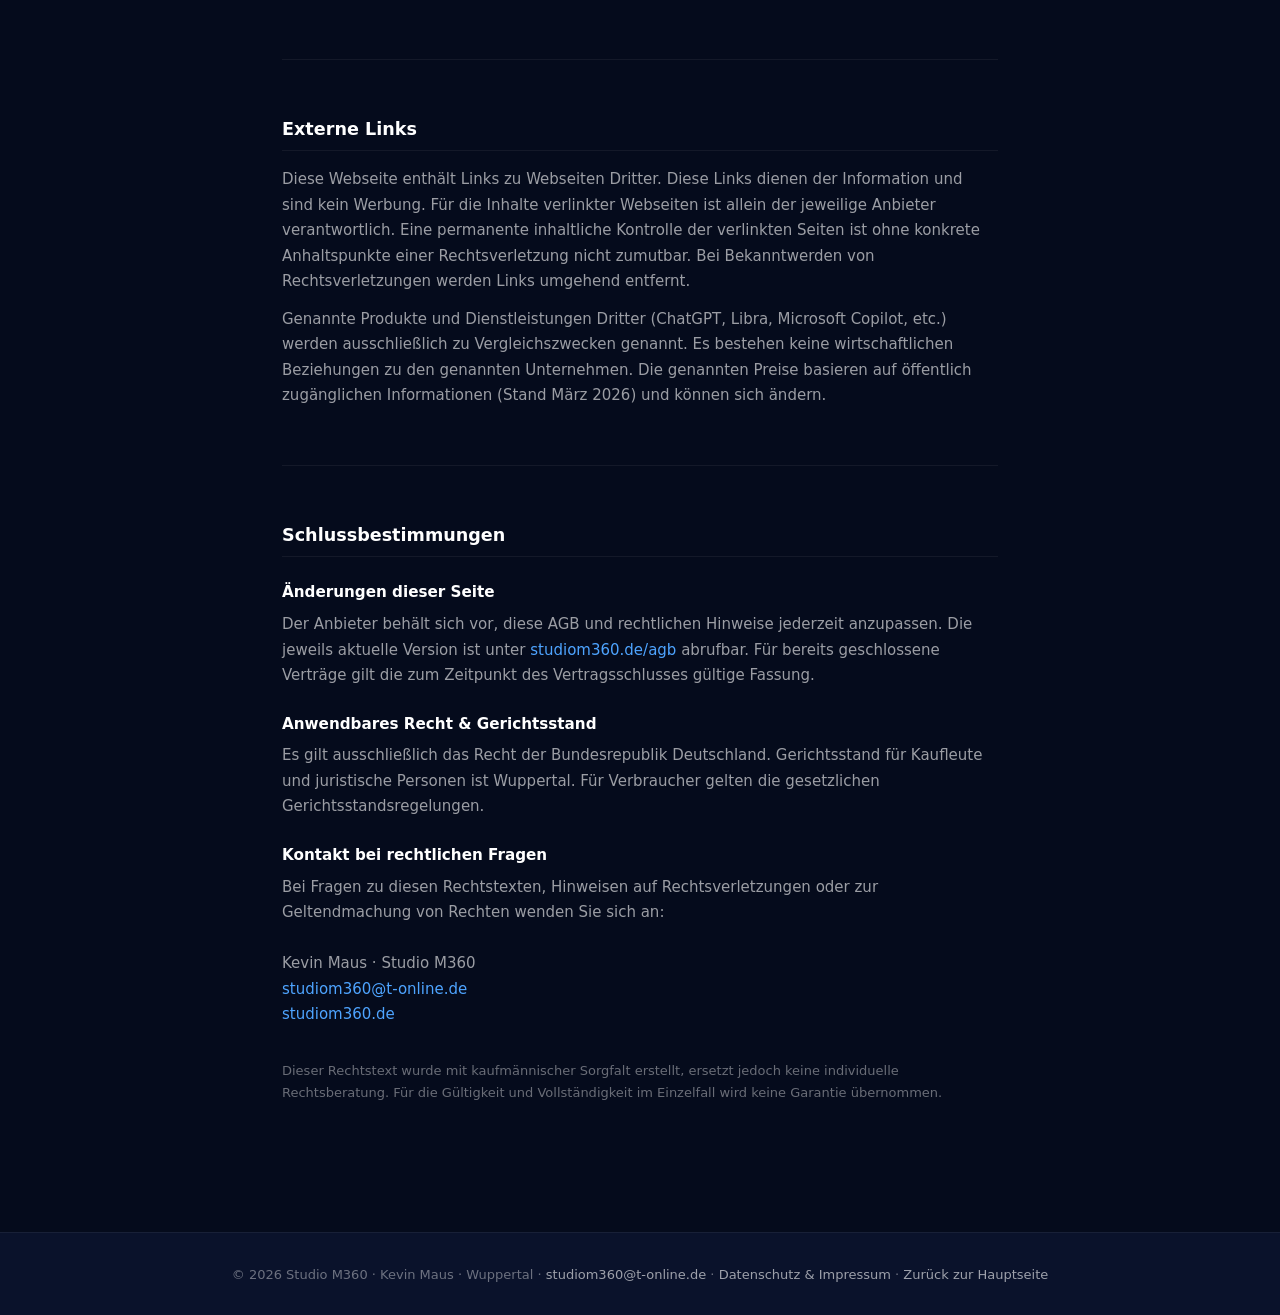
==== commit 06bffd3c: "Add files via upload" ====
--- a/agb.html
+++ b/agb.html
@@ -8,7 +8,7 @@
   <meta name="robots" content="noindex, follow" />
   <link rel="preconnect" href="https://fonts.googleapis.com" />
   <link href="https://fonts.googleapis.com/css2?family=Inter:wght@400;500;600;700&display=swap" rel="stylesheet" />
-  <link rel="stylesheet" href="assets/styles.css" />
+  <link rel="stylesheet" href="styles.css" />
   <style>
     .legal-page {
       max-width: 780px;
--- a/styles.css
+++ b/styles.css
@@ -0,0 +1,769 @@
+/* MIT License: frei kommerziell nutzbar */
+
+/* Color System */
+:root {
+  --bg-main: #050b1c;
+  --bg-card: #0a122b;
+  --bg-hover: rgba(0, 255, 140, 0.08);
+
+  --line-dark: rgba(255,255,255,0.06);
+  --line-mid: rgba(255,255,255,0.12);
+
+  --txt-primary: #ffffff;
+  --txt-dim: rgba(255,255,255,0.6);
+  --txt-muted: rgba(255,255,255,0.4);
+
+  --blue-500: #2d6bff;
+  --blue-300: #4ea4ff;
+  --blue-200: #86c7ff;
+
+  --neon-500: #00ff87;
+  --neon-glow: 0 0 20px rgba(0,255,135,0.4), 0 0 60px rgba(0,255,135,0.2);
+
+  --radius-lg: 1.5rem;
+  --radius-md: 0.75rem;
+
+  --font-stack: 'Inter', system-ui, -apple-system, BlinkMacSystemFont, 'Segoe UI',
+    Roboto, 'Helvetica Neue', sans-serif;
+
+  --pad-page: clamp(1.5rem, 2vw, 2rem);
+  --page-max: 1280px;
+}
+
+/* Reset-ish */
+* {
+  box-sizing: border-box;
+  -webkit-font-smoothing: antialiased;
+}
+body {
+  margin: 0;
+  background-color: var(--bg-main);
+  color: var(--txt-primary);
+  font-family: var(--font-stack);
+  line-height: 1.5;
+}
+
+/* Layout helpers */
+.layout-row {
+  width: 100%;
+  max-width: var(--page-max);
+  padding: 0 var(--pad-page);
+  margin: 0 auto;
+  display: flex;
+  align-items: center;
+  justify-content: space-between;
+}
+.layout-col {
+  width: 100%;
+  max-width: var(--page-max);
+  padding: 0 var(--pad-page);
+  margin: 0 auto;
+  display: flex;
+  flex-direction: column;
+  gap: 2rem;
+}
+.layout-col.tight {
+  max-width: 1000px;
+}
+
+.section {
+  padding: clamp(4rem, 4vw, 5rem) 0;
+  position: relative;
+}
+
+/* Header / Nav */
+.site-header {
+  position: sticky;
+  top: 0;
+  z-index: 1000;
+  background: rgba(5,11,28,0.75);
+  backdrop-filter: blur(12px);
+  border-bottom: 1px solid var(--line-dark);
+}
+.header-inner {
+  min-height: 4rem;
+}
+.brand {
+  display: flex;
+  align-items: center;
+  gap: 0.75rem;
+}
+.brand-mark {
+  background: radial-gradient(circle at 20% 20%, var(--neon-500) 0%, #003b22 60%);
+  color: #000;
+  font-size: 0.8rem;
+  font-weight: 600;
+  border-radius: var(--radius-md);
+  padding: 0.5rem 0.6rem;
+  line-height: 1;
+  box-shadow: var(--neon-glow);
+}
+.brand-text {
+  display: flex;
+  flex-direction: column;
+  line-height: 1.2;
+}
+.brand-line1 {
+  font-size: 0.9rem;
+  font-weight: 600;
+  color: var(--txt-primary);
+}
+.brand-line2 {
+  font-size: 0.7rem;
+  font-weight: 400;
+  color: var(--txt-muted);
+}
+
+.main-nav {
+  display: flex;
+  align-items: center;
+  gap: 1rem;
+}
+.nav-link {
+  font-size: 0.85rem;
+  color: var(--txt-dim);
+  text-decoration: none;
+  padding: 0.5rem 0.75rem;
+  border-radius: var(--radius-md);
+}
+.nav-link:hover {
+  background: var(--bg-hover);
+  color: var(--txt-primary);
+}
+.btn-ghost {
+  background: rgba(0,255,135,0.1);
+  color: var(--neon-500);
+  border: 1px solid rgba(0,255,135,0.4);
+  border-radius: var(--radius-md);
+  font-size: 0.8rem;
+  font-weight: 500;
+  text-decoration: none;
+  padding: 0.5rem 0.75rem;
+  display: inline-flex;
+  align-items: center;
+  box-shadow: var(--neon-glow);
+}
+.btn-ghost:hover {
+  background: rgba(0,255,135,0.15);
+}
+
+/* Burger for mobile */
+.burger {
+  display: none;
+  border: 0;
+  background: transparent;
+  flex-direction: column;
+  gap: 4px;
+  padding: 0.5rem;
+}
+.burger span {
+  height: 2px;
+  width: 24px;
+  background: var(--txt-primary);
+  border-radius: 2px;
+}
+
+/* Mobile overlay nav */
+.nav-overlay {
+  position: fixed;
+  inset: 0;
+  background: rgba(5,11,28,0.95);
+  backdrop-filter: blur(16px);
+  display: none;
+  flex-direction: column;
+  padding: var(--pad-page);
+  z-index: 2000;
+}
+.nav-overlay.active {
+  display: flex;
+}
+.nav-overlay-close {
+  align-self: flex-end;
+  border: 0;
+  background: transparent;
+  color: var(--txt-primary);
+  font-size: 1rem;
+  padding: 0.5rem;
+  line-height: 1;
+  cursor: pointer;
+}
+.nav-overlay-links {
+  display: flex;
+  flex-direction: column;
+  margin-top: 2rem;
+  gap: 1rem;
+}
+.nav-overlay-link,
+.nav-overlay-cta {
+  background: var(--bg-card);
+  border: 1px solid var(--line-mid);
+  border-radius: var(--radius-md);
+  padding: 0.9rem 1rem;
+  text-decoration: none;
+  font-size: 1rem;
+  color: var(--txt-primary);
+}
+.nav-overlay-cta {
+  border-color: rgba(0,255,135,0.4);
+  color: var(--neon-500);
+  background: rgba(0,255,135,0.07);
+  box-shadow: var(--neon-glow);
+}
+
+/* Hero */
+.hero {
+  padding-top: clamp(4rem,5vw,6rem);
+  padding-bottom: clamp(4rem,5vw,6rem);
+  background: radial-gradient(circle at 20% 20%, rgba(0,255,135,0.15) 0%, rgba(0,0,0,0) 60%),
+              radial-gradient(circle at 80% 20%, rgba(45,107,255,0.25) 0%, rgba(0,0,0,0) 60%);
+}
+.hero-inner {
+  display: grid;
+  grid-template-columns: minmax(0,1fr) minmax(0,420px);
+  align-items: flex-start;
+  gap: clamp(2rem,3vw,3rem);
+}
+.headline-xl {
+  font-size: clamp(2rem, 2vw, 2.5rem);
+  font-weight: 600;
+  line-height: 1.15;
+  margin: 0 0 1rem;
+}
+.gradient-text {
+  background: linear-gradient(90deg, var(--txt-primary) 0%, var(--blue-200) 40%, var(--neon-500) 80%);
+  -webkit-background-clip: text;
+  color: transparent;
+  text-shadow: var(--neon-glow);
+}
+.lead {
+  font-size: 1rem;
+  color: var(--txt-dim);
+  max-width: 42ch;
+  margin-bottom: 1rem;
+}
+
+.hero-highlights {
+  display: flex;
+  flex-wrap: wrap;
+  gap: 0.5rem;
+  margin-bottom: 1rem;
+}
+.pill {
+  background: rgba(255,255,255,0.05);
+  border: 1px solid var(--line-mid);
+  border-radius: 999px;
+  padding: 0.4rem 0.75rem;
+  font-size: 0.7rem;
+  color: var(--txt-primary);
+  line-height: 1.2;
+  white-space: nowrap;
+}
+.hero-cta-row {
+  display: flex;
+  flex-wrap: wrap;
+  gap: 0.75rem;
+  margin-bottom: 1rem;
+}
+.btn {
+  display: inline-flex;
+  justify-content: center;
+  align-items: center;
+  text-decoration: none;
+  border-radius: var(--radius-md);
+  font-size: 0.8rem;
+  font-weight: 500;
+  line-height: 1.2;
+  border: 1px solid transparent;
+  cursor: pointer;
+  min-height: 2.5rem;
+  padding: 0.6rem 1rem;
+}
+.btn-primary {
+  background: var(--neon-500);
+  color: #000;
+  box-shadow: var(--neon-glow);
+}
+.btn-primary:hover {
+  filter: brightness(1.05);
+}
+.btn-outline {
+  background: rgba(45,107,255,0.1);
+  color: var(--blue-200);
+  border-color: rgba(78,164,255,0.5);
+}
+.btn-outline:hover {
+  background: rgba(45,107,255,0.15);
+}
+
+/* full width button variant */
+.btn-full {
+  width: 100%;
+}
+
+.trust-note {
+  font-size: 0.7rem;
+  color: var(--txt-muted);
+  display: flex;
+  align-items: center;
+  gap: 0.5rem;
+}
+.dot {
+  width: 8px;
+  height: 8px;
+  border-radius: 999px;
+  background: var(--txt-muted);
+  box-shadow: 0 0 8px rgba(255,255,255,0.5);
+}
+.dot-green {
+  background: var(--neon-500);
+  box-shadow: var(--neon-glow);
+}
+
+/* Hero card (metrics) */
+.hero-card {
+  max-width: 420px;
+}
+.hero-card-inner {
+  background: var(--bg-card);
+  border-radius: var(--radius-lg);
+  border: 1px solid var(--line-mid);
+  box-shadow: 0 30px 80px rgba(0,0,0,0.8),
+              0 0 60px rgba(0,255,135,0.15),
+              0 0 140px rgba(45,107,255,0.2);
+  padding: 1.25rem 1rem 1rem;
+  display: flex;
+  flex-direction: column;
+  gap: 1rem;
+  position: relative;
+}
+.hero-card-inner::after {
+  content: "";
+  position: absolute;
+  inset: 0;
+  border-radius: inherit;
+  background: radial-gradient(circle at 20% 0%, rgba(0,255,135,0.15) 0%, rgba(0,0,0,0) 70%);
+  pointer-events: none;
+}
+.hero-card-top {
+  display: flex;
+  justify-content: space-between;
+  align-items: flex-start;
+}
+.status {
+  font-size: 0.7rem;
+  color: var(--txt-primary);
+  font-weight: 500;
+  display: flex;
+  align-items: center;
+  gap: 0.5rem;
+}
+.status-dot {
+  width: 8px;
+  height: 8px;
+  background: var(--neon-500);
+  border-radius: 999px;
+  box-shadow: var(--neon-glow);
+}
+.status-hint {
+  font-size: 0.6rem;
+  color: var(--txt-muted);
+  text-align: right;
+}
+.hero-metrics {
+  display: grid;
+  gap: 0.75rem;
+}
+.metric-box {
+  background: rgba(255,255,255,0.02);
+  border: 1px solid var(--line-dark);
+  border-radius: var(--radius-md);
+  padding: 0.75rem;
+}
+.metric-label {
+  font-size: 0.6rem;
+  color: var(--txt-muted);
+}
+.metric-value {
+  font-size: 1rem;
+  font-weight: 600;
+  color: var(--txt-primary);
+  line-height: 1.2;
+}
+.metric-value.green {
+  color: var(--neon-500);
+  text-shadow: var(--neon-glow);
+}
+.metric-value.blue {
+  color: var(--blue-200);
+}
+.metric-value.neon {
+  color: var(--neon-500);
+  text-shadow: var(--neon-glow);
+}
+.metric-desc {
+  font-size: 0.65rem;
+  color: var(--txt-dim);
+  line-height: 1.3;
+}
+.hero-footnote {
+  font-size: 0.7rem;
+  color: var(--txt-muted);
+  line-height: 1.4;
+  border-top: 1px solid var(--line-dark);
+  padding-top: 0.75rem;
+}
+
+/* Sections shared */
+.section-head {
+  display: flex;
+  flex-direction: column;
+  gap: 0.5rem;
+}
+.headline-l {
+  margin: 0;
+  font-size: 1.4rem;
+  font-weight: 600;
+  color: var(--txt-primary);
+  line-height: 1.2;
+}
+.section-desc {
+  color: var(--txt-dim);
+  font-size: 0.9rem;
+  max-width: 60ch;
+  line-height: 1.4;
+  margin: 0;
+}
+
+/* Cards */
+.card {
+  background: var(--bg-card);
+  border: 1px solid var(--line-mid);
+  border-radius: var(--radius-lg);
+  padding: 1.25rem 1rem 1rem;
+  position: relative;
+  box-shadow: 0 20px 80px rgba(0,0,0,0.7), 0 0 80px rgba(45,107,255,0.15), 0 0 120px rgba(0,255,135,0.15);
+}
+
+/* Why section */
+.why {
+  background: radial-gradient(circle at 80% 20%, rgba(45,107,255,0.2) 0%, rgba(0,0,0,0) 60%);
+}
+.grid-3 {
+  display: grid;
+  grid-template-columns: repeat(auto-fit,minmax(min(260px,100%),1fr));
+  gap: 1rem;
+}
+.feature-card .icon-circle {
+  width: 2.5rem;
+  height: 2.5rem;
+  border-radius: var(--radius-md);
+  background: rgba(0,255,135,0.07);
+  box-shadow: var(--neon-glow);
+  border: 1px solid rgba(0,255,135,0.4);
+  display: flex;
+  align-items: center;
+  justify-content: center;
+  color: var(--neon-500);
+  font-size: 1.1rem;
+  margin-bottom: 0.75rem;
+}
+.feature-title {
+  font-size: 1rem;
+  font-weight: 600;
+  color: var(--txt-primary);
+  margin-bottom: 0.5rem;
+}
+.feature-text {
+  font-size: 0.85rem;
+  color: var(--txt-dim);
+  line-height: 1.4;
+}
+
+/* Solutions */
+.solutions {
+  background: radial-gradient(circle at 0% 20%, rgba(0,255,135,0.15) 0%, rgba(0,0,0,0) 60%);
+}
+.solutions-grid {
+  display: grid;
+  grid-template-columns: repeat(auto-fit,minmax(min(320px,100%),1fr));
+  gap: 1rem;
+}
+.solution-block {
+  display: flex;
+  flex-direction: column;
+  gap: 0.75rem;
+}
+.solution-head {
+  display: flex;
+  align-items: center;
+  gap: 0.75rem;
+}
+.solution-icon {
+  font-size: 1.1rem;
+  background: rgba(45,107,255,0.15);
+  color: var(--blue-200);
+  border: 1px solid rgba(78,164,255,0.5);
+  border-radius: var(--radius-md);
+  min-width: 2.25rem;
+  height: 2.25rem;
+  display: flex;
+  align-items: center;
+  justify-content: center;
+}
+.solution-title {
+  font-size: 1rem;
+  font-weight: 600;
+  color: var(--txt-primary);
+}
+.solution-text {
+  font-size: 0.85rem;
+  color: var(--txt-dim);
+  line-height: 1.4;
+  margin-bottom: 0.5rem;
+}
+.bullet-list {
+  margin: 0;
+  padding-left: 1.2rem;
+  color: var(--txt-primary);
+  font-size: 0.8rem;
+  line-height: 1.4;
+}
+.bullet-list li {
+  margin-bottom: 0.4rem;
+  color: var(--txt-dim);
+}
+.bullet-list.tight li {
+  margin-bottom: 0.25rem;
+}
+
+/* Workflow */
+.workflow {
+  background: radial-gradient(circle at 100% 0%, rgba(78,164,255,0.12) 0%, rgba(0,0,0,0) 70%);
+}
+.timeline {
+  display: grid;
+  grid-template-columns: repeat(auto-fit,minmax(min(300px,100%),1fr));
+  gap: 1rem;
+}
+.tl-step {
+  position: relative;
+  background: var(--bg-card);
+  border: 1px solid var(--line-mid);
+  border-radius: var(--radius-lg);
+  padding: 1rem 1rem 0.9rem 1rem;
+  min-height: 180px;
+  box-shadow: 0 20px 80px rgba(0,0,0,0.7), 0 0 60px rgba(0,255,135,0.15);
+}
+.tl-marker {
+  position: absolute;
+  top: 1rem;
+  right: 1rem;
+  background: rgba(0,255,135,0.07);
+  border: 1px solid rgba(0,255,135,0.4);
+  color: var(--neon-500);
+  font-size: 0.7rem;
+  font-weight: 600;
+  line-height: 1;
+  padding: 0.4rem 0.5rem;
+  border-radius: var(--radius-md);
+  box-shadow: var(--neon-glow);
+}
+.tl-title {
+  font-size: 0.9rem;
+  font-weight: 600;
+  color: var(--txt-primary);
+  margin-bottom: 0.5rem;
+  line-height: 1.3;
+}
+.tl-text {
+  font-size: 0.8rem;
+  line-height: 1.4;
+  color: var(--txt-dim);
+  max-width: 65ch;
+}
+.txt-neon {
+  color: var(--neon-500);
+  text-shadow: var(--neon-glow);
+}
+
+/* Workflow bottom card */
+.workflow-bottom-card {
+  display: flex;
+  flex-wrap: wrap;
+  justify-content: space-between;
+  row-gap: 1rem;
+}
+.wbc-left {
+  max-width: 500px;
+}
+.wbc-eyebrow {
+  font-size: 0.7rem;
+  font-weight: 500;
+  color: var(--blue-200);
+  margin-bottom: 0.5rem;
+  text-shadow: 0 0 10px rgba(78,164,255,0.5);
+}
+.wbc-headline {
+  font-size: 1rem;
+  font-weight: 600;
+  line-height: 1.4;
+  color: var(--txt-primary);
+}
+.wbc-right {
+  min-width: 200px;
+}
+
+/* Contact */
+.contact {
+  background: radial-gradient(circle at 20% 80%, rgba(0,255,135,0.15) 0%, rgba(0,0,0,0) 70%);
+}
+.contact-inner {
+  display: grid;
+  grid-template-columns: minmax(0,1fr) minmax(0,400px);
+  gap: 2rem;
+}
+.contact-left .headline-l {
+  font-size: 1.3rem;
+}
+.contact-box {
+  display: flex;
+  flex-direction: column;
+  gap: 1rem;
+}
+.contact-line {
+  display: flex;
+  flex-direction: column;
+}
+.cl-label {
+  font-size: 0.7rem;
+  color: var(--txt-muted);
+  margin-bottom: 0.25rem;
+}
+.cl-value {
+  font-size: 0.9rem;
+  font-weight: 500;
+  color: var(--txt-primary);
+  line-height: 1.3;
+}
+.cl-link {
+  color: var(--neon-500);
+  text-decoration: none;
+  text-shadow: var(--neon-glow);
+  font-weight: 500;
+}
+.cl-link:hover {
+  filter: brightness(1.2);
+}
+.microcopy {
+  font-size: 0.7rem;
+  color: var(--txt-muted);
+  line-height: 1.4;
+}
+
+/* Contact form */
+.contact-form {
+  display: flex;
+  flex-direction: column;
+  gap: 1rem;
+}
+.cf-head {
+  display: flex;
+  justify-content: space-between;
+  align-items: baseline;
+}
+.cf-title {
+  color: var(--txt-primary);
+  font-size: 0.9rem;
+  font-weight: 600;
+}
+.cf-hint {
+  color: var(--txt-muted);
+  font-size: 0.7rem;
+}
+.cf-field {
+  display: flex;
+  flex-direction: column;
+  gap: 0.4rem;
+}
+.cf-label {
+  font-size: 0.7rem;
+  color: var(--txt-muted);
+}
+.cf-input,
+.cf-textarea {
+  width: 100%;
+  background: rgba(255,255,255,0.02);
+  border: 1px solid var(--line-mid);
+  border-radius: var(--radius-md);
+  color: var(--txt-primary);
+  padding: 0.75rem 0.75rem;
+  font-family: inherit;
+  font-size: 0.8rem;
+  line-height: 1.3;
+}
+.cf-input:focus,
+.cf-textarea:focus {
+  outline: 2px solid var(--blue-500);
+  box-shadow: 0 0 20px rgba(45,107,255,0.6);
+}
+.cf-footnote {
+  font-size: 0.7rem;
+  line-height: 1.4;
+  color: var(--txt-muted);
+}
+
+/* Footer */
+.site-footer {
+  border-top: 1px solid var(--line-dark);
+  background: #040816;
+  padding: 3rem 0 4rem;
+}
+.footer-inner {
+  gap: 2rem;
+}
+.footer-top {
+  display: flex;
+  flex-wrap: wrap;
+  justify-content: space-between;
+  row-gap: 1rem;
+}
+.brand-footer .brand-mark {
+  font-size: 0.7rem;
+}
+.footer-links {
+  display: flex;
+  flex-wrap: wrap;
+  gap: 1rem;
+  font-size: 0.8rem;
+}
+.footer-link {
+  color: var(--txt-dim);
+  text-decoration: none;
+}
+.footer-link:hover {
+  color: var(--txt-primary);
+}
+.footer-bottom {
+  display: flex;
+  flex-wrap: wrap;
+  justify-content: space-between;
+  font-size: 0.7rem;
+  color: var(--txt-muted);
+  row-gap: 0.5rem;
+}
+
+/* Responsive tweaks */
+@media (max-width: 800px) {
+  .main-nav {
+    display: none;
+  }
+  .burger {
+    display: flex;
+  }
+  .hero-inner {
+    grid-template-columns: 1fr;
+  }
+  .contact-inner {
+    grid-template-columns: 1fr;
+  }
+}
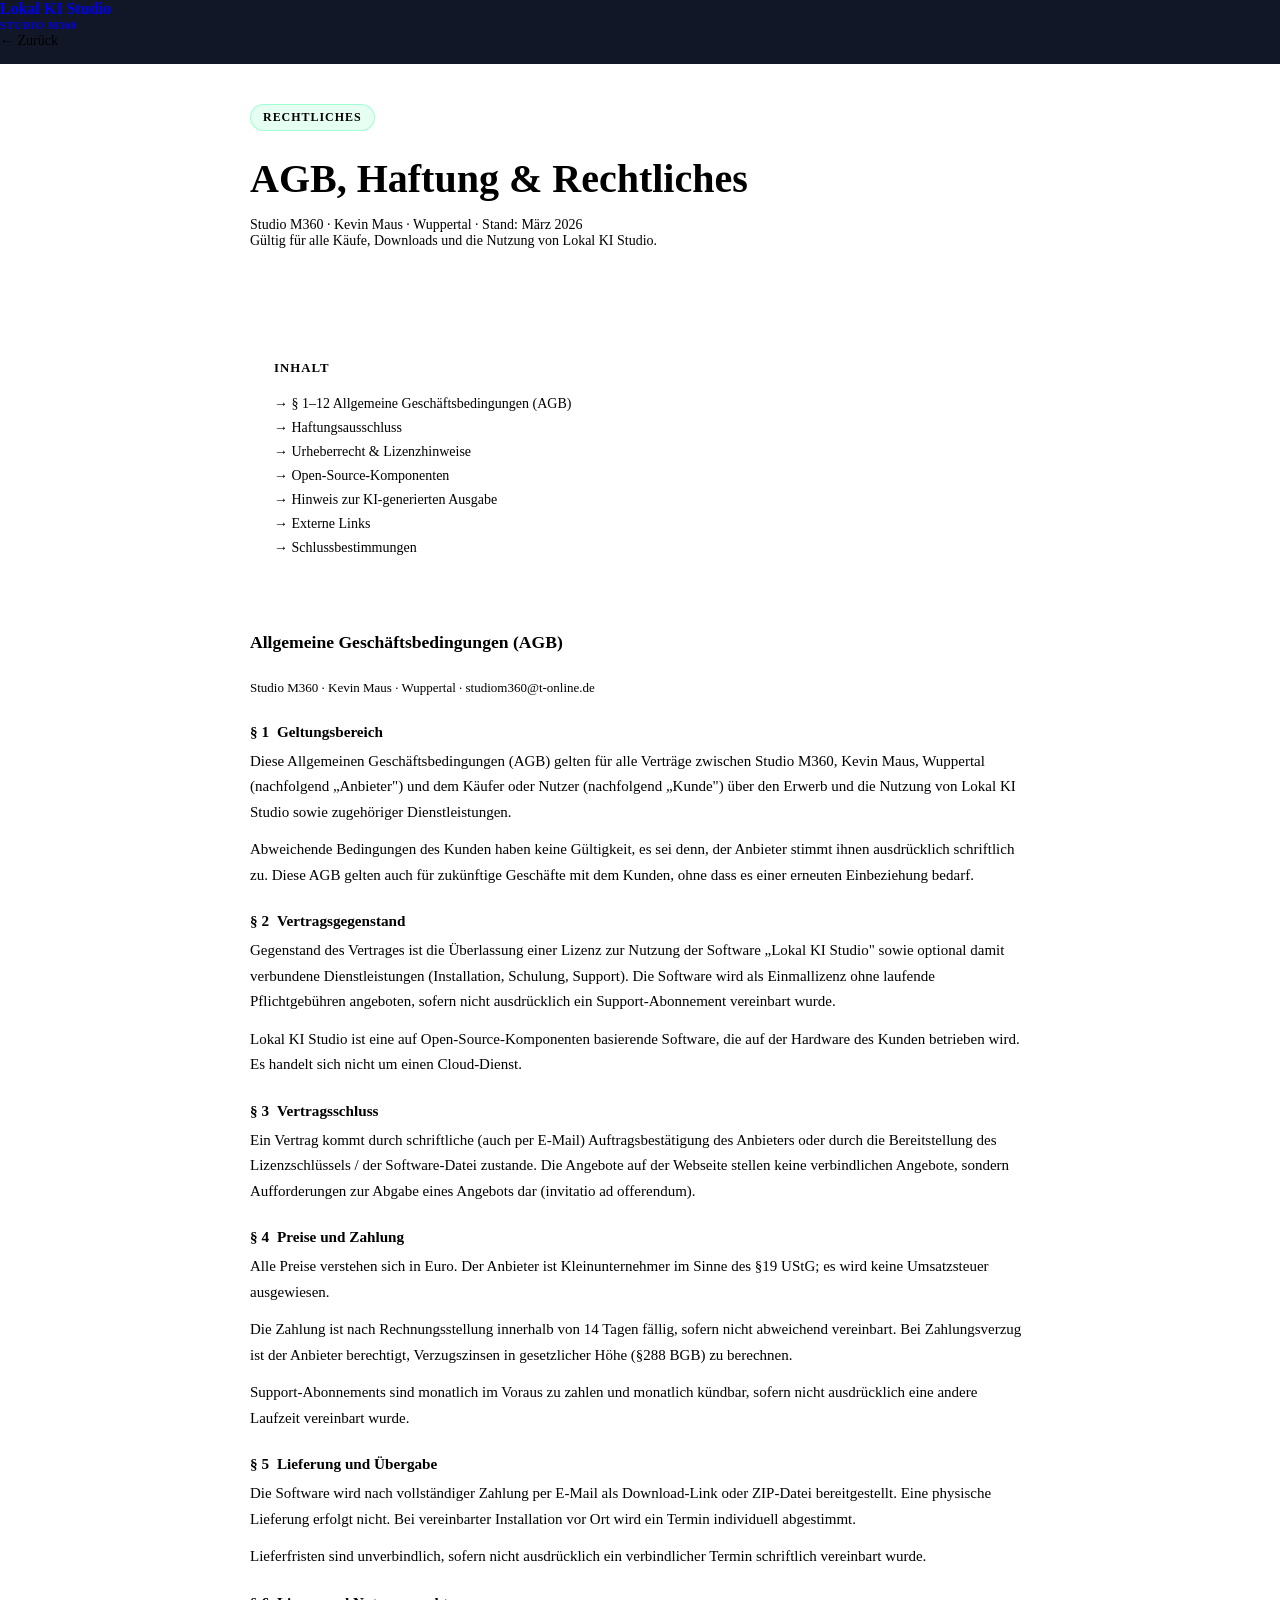
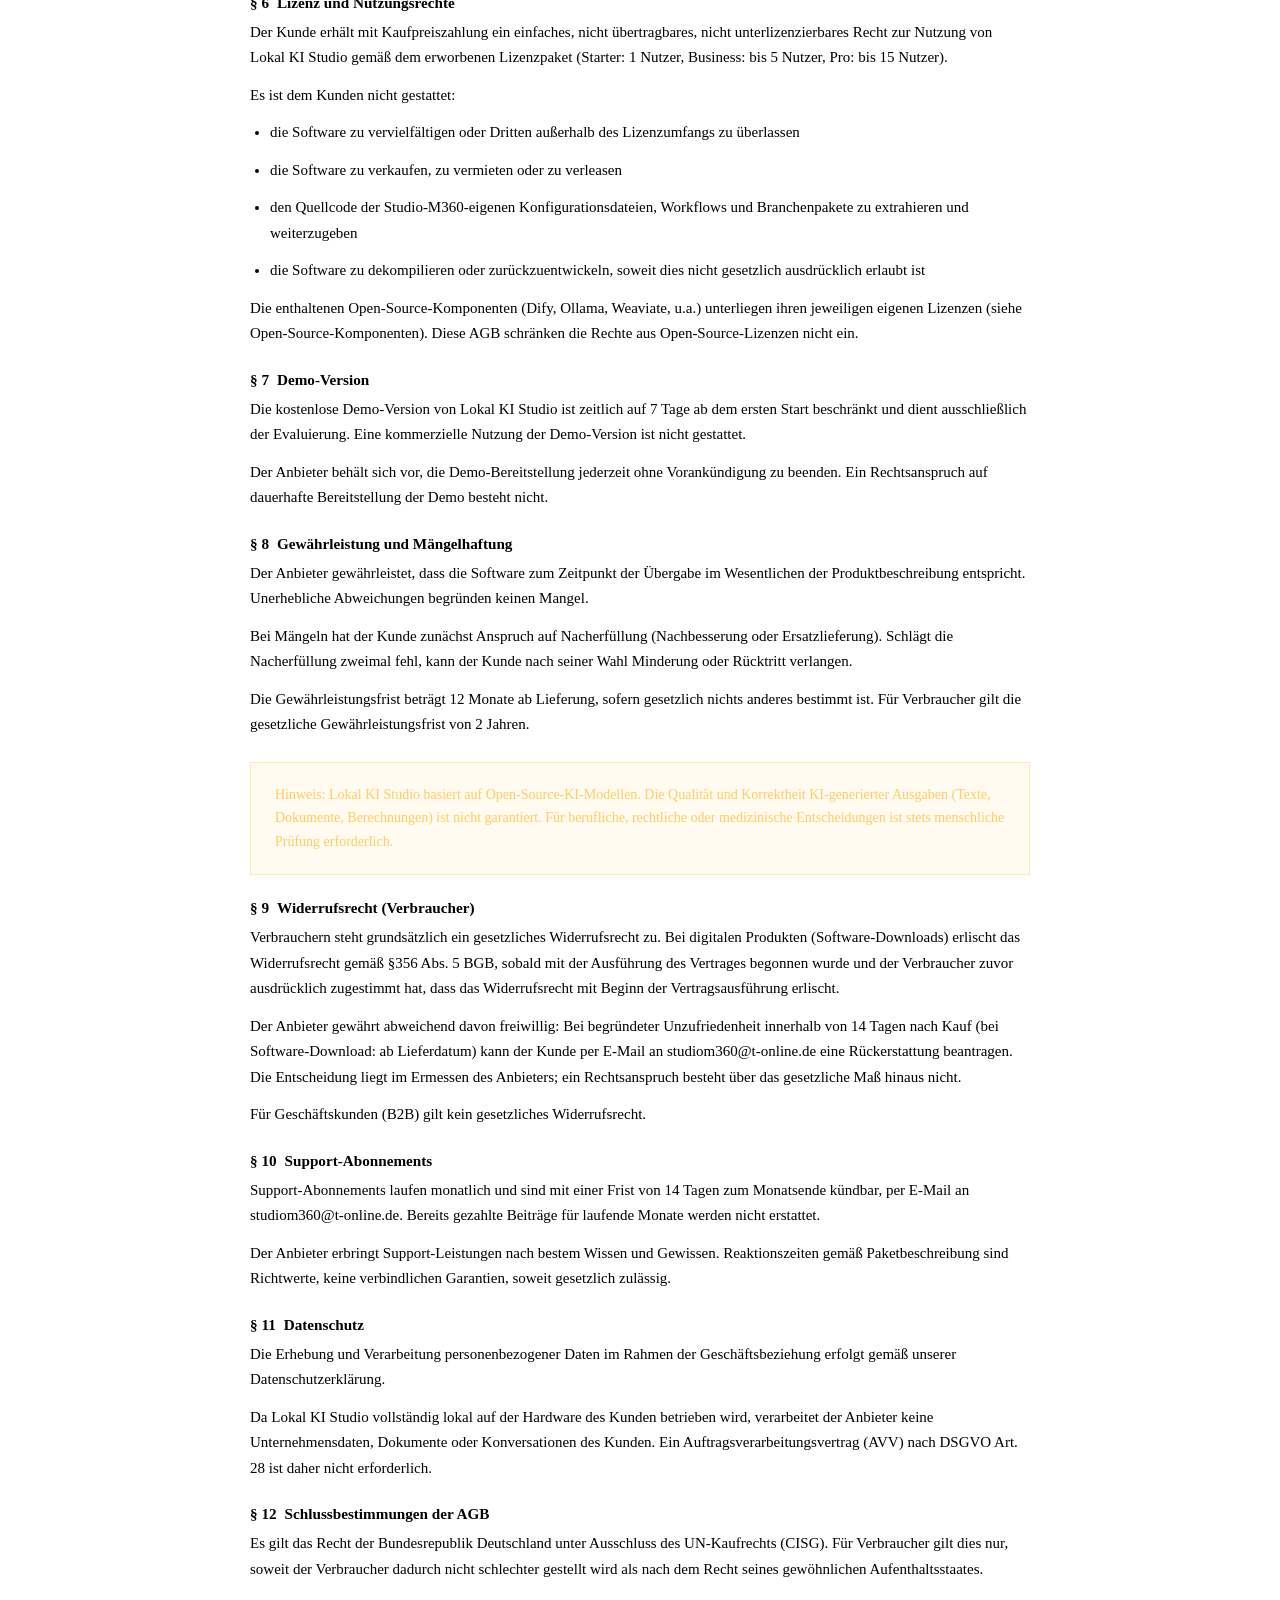
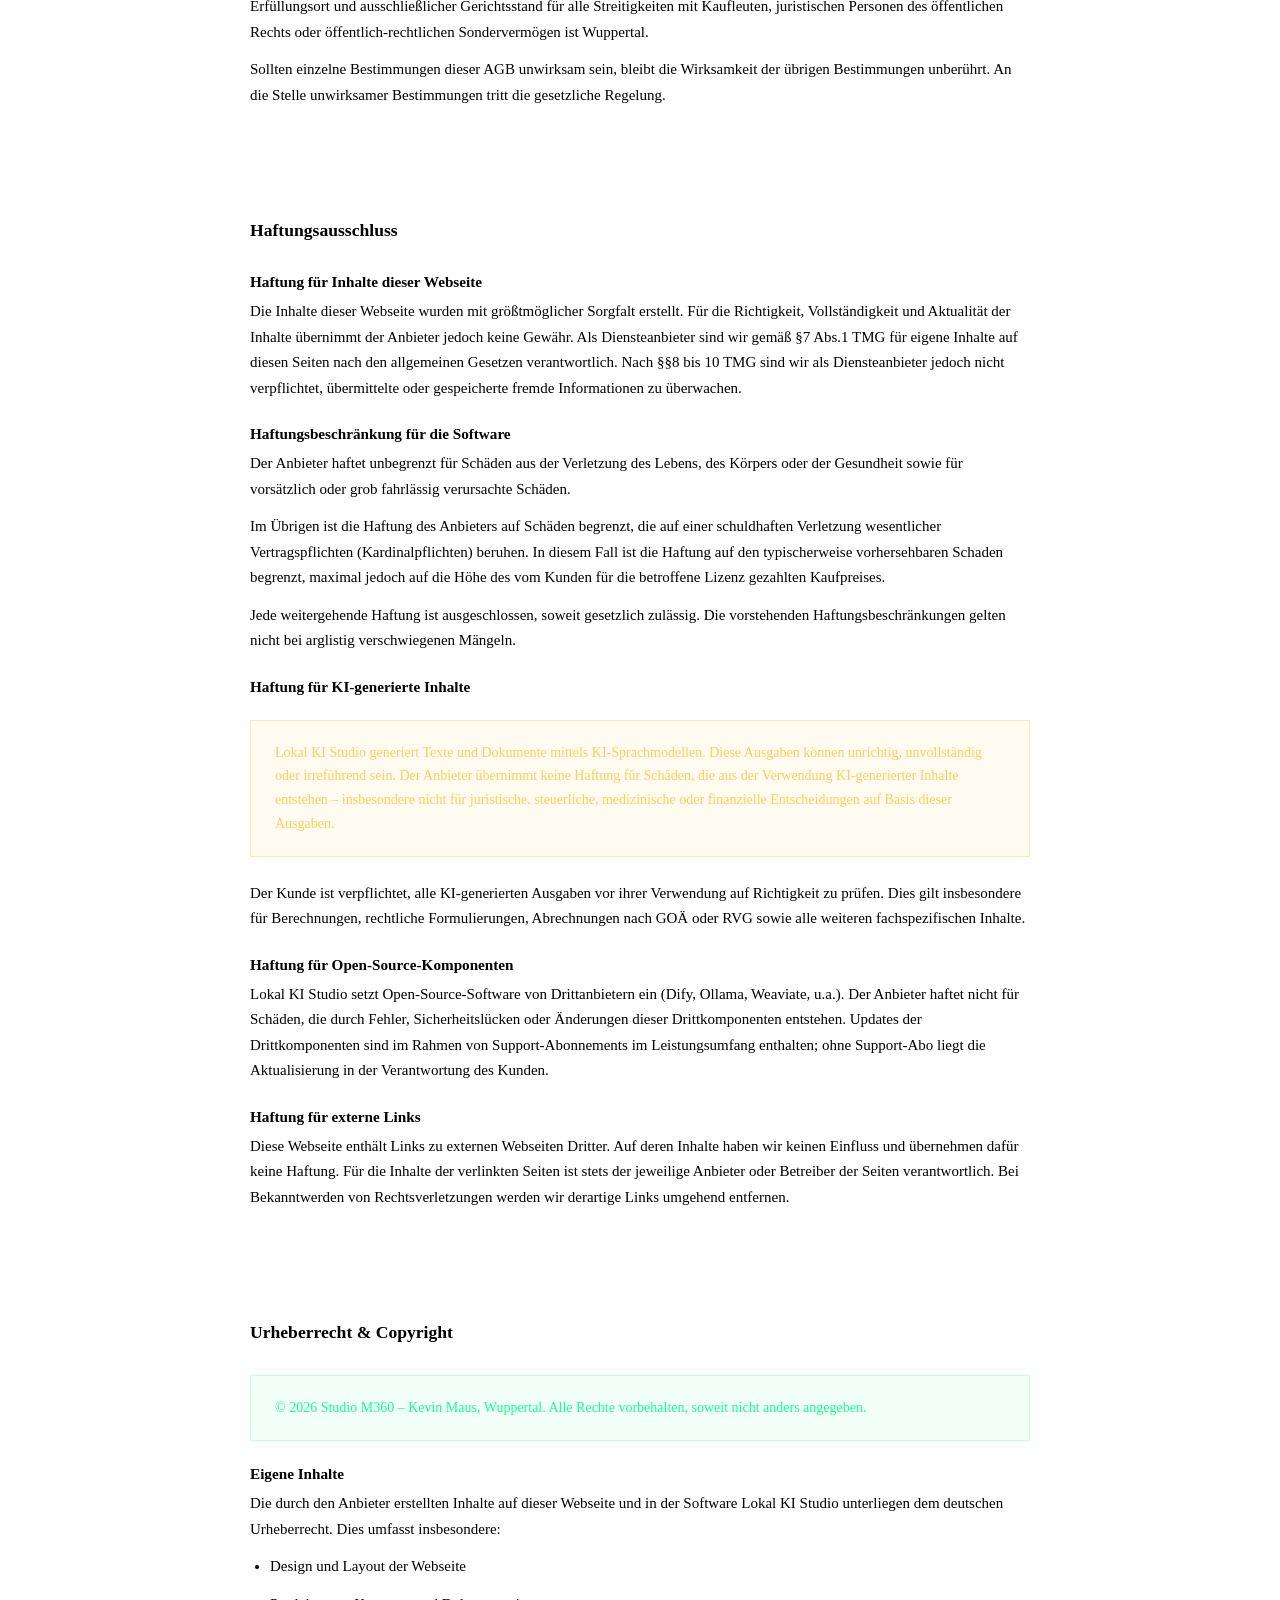
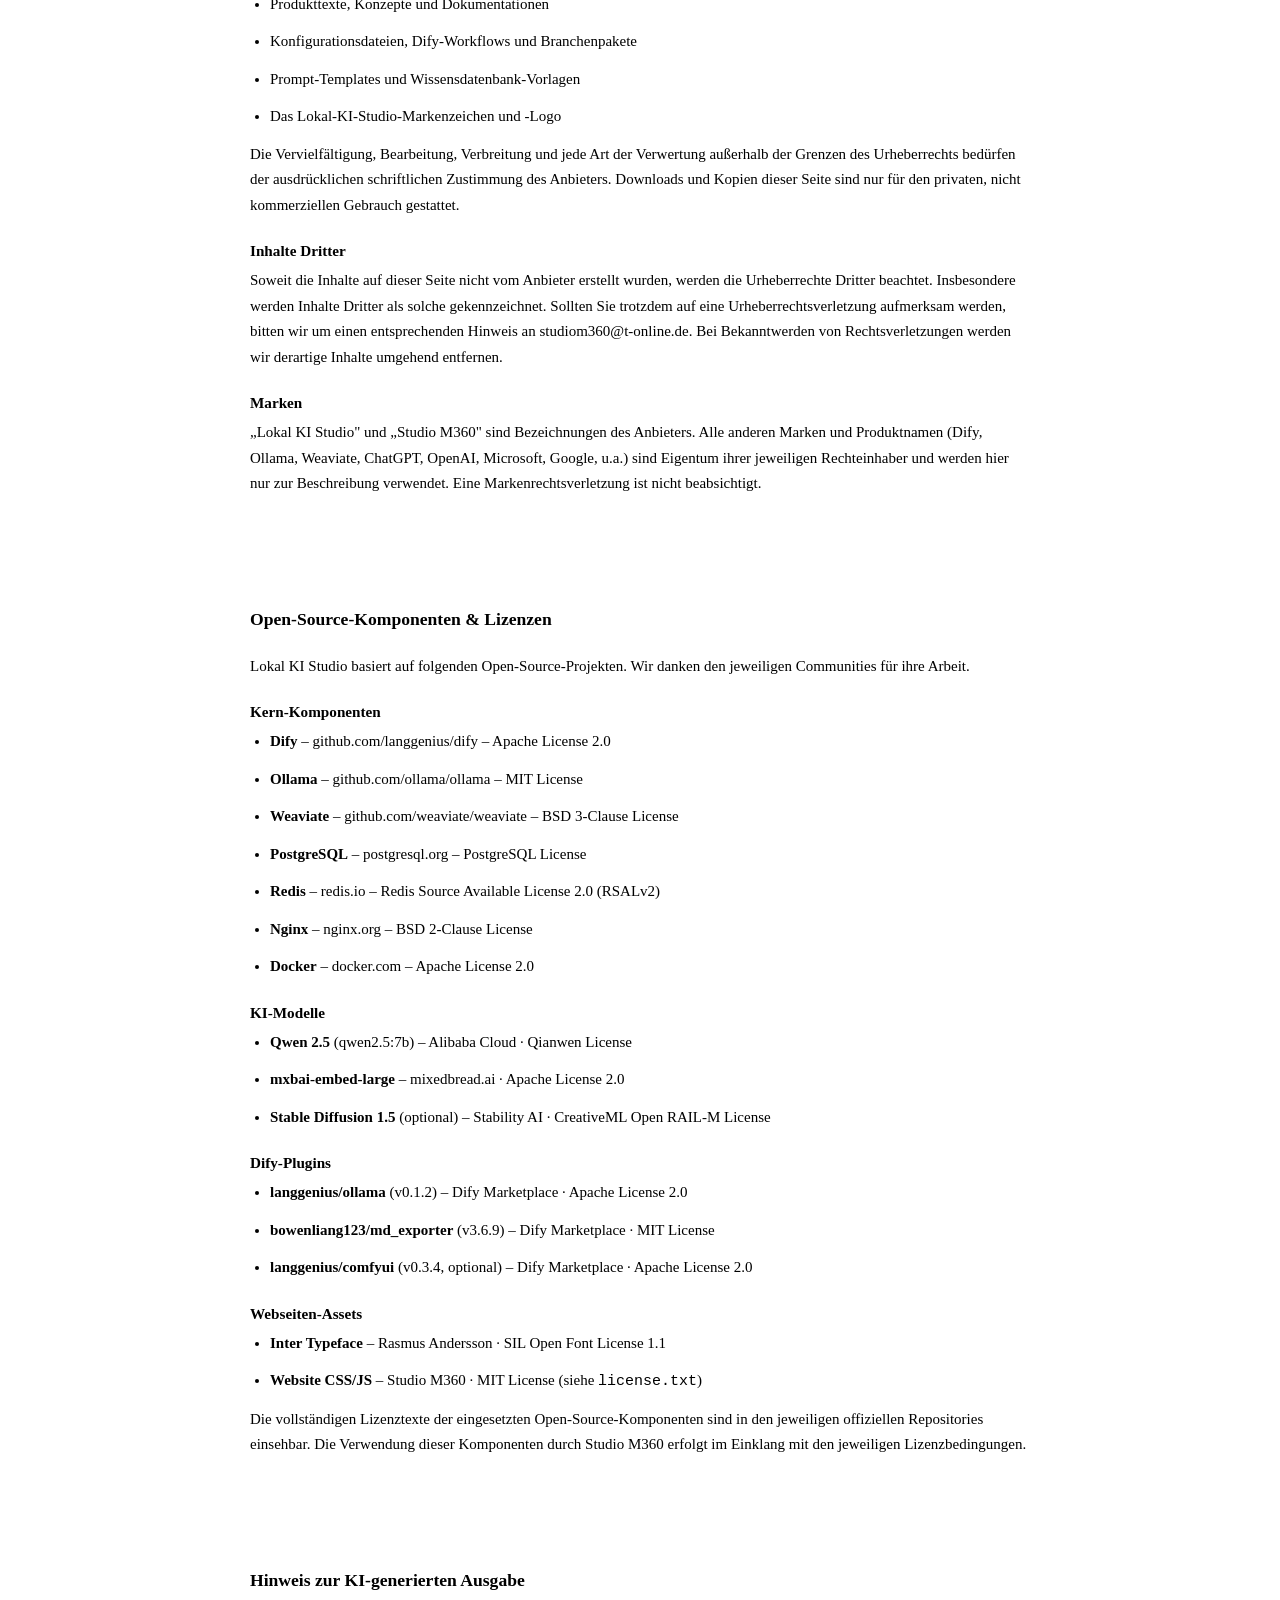
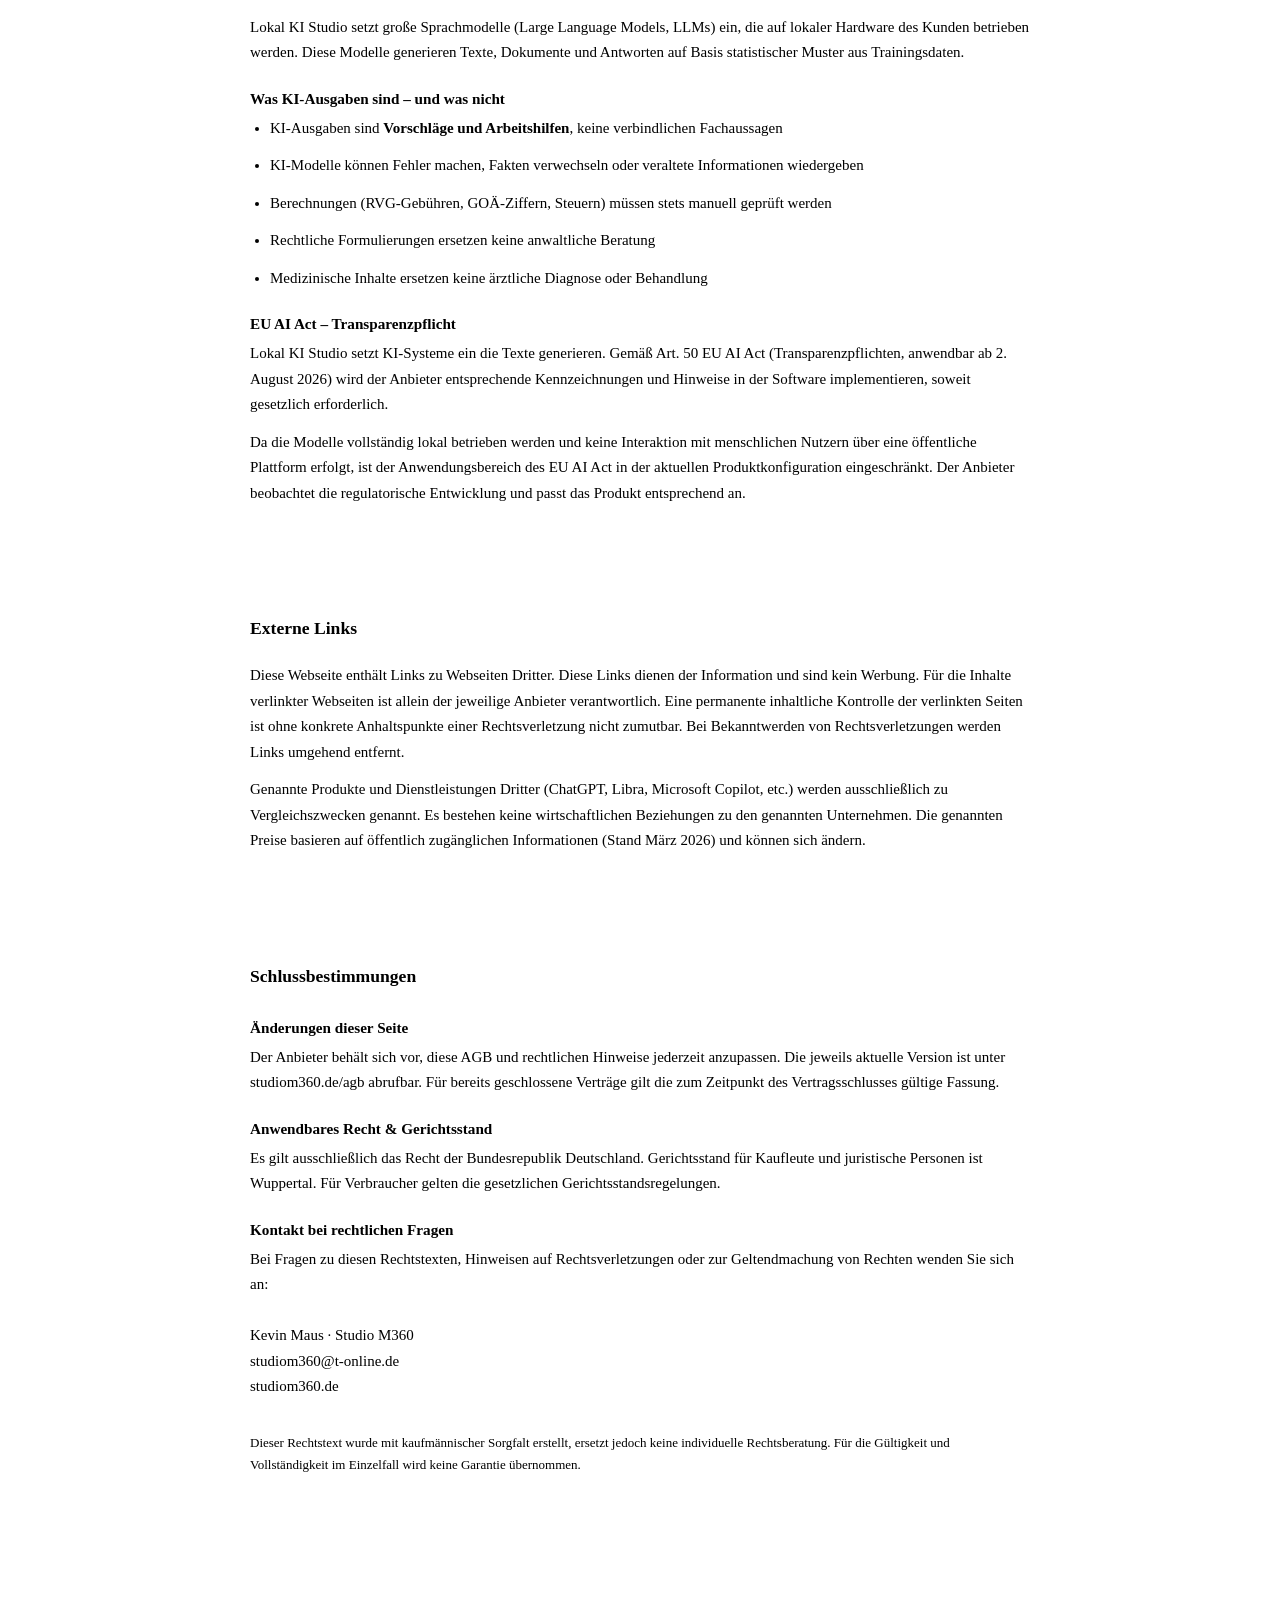
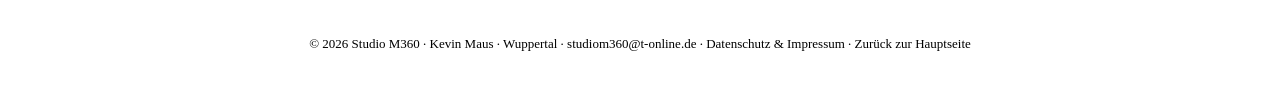
==== commit 44a1e923: "Add files via upload" ====
--- a/agb.html
+++ b/agb.html
@@ -8,7 +8,7 @@
   <meta name="robots" content="noindex, follow" />
   <link rel="preconnect" href="https://fonts.googleapis.com" />
   <link href="https://fonts.googleapis.com/css2?family=Inter:wght@400;500;600;700&display=swap" rel="stylesheet" />
-  <link rel="stylesheet" href="styles.css" />
+  <link rel="stylesheet" href="assets/styles.css" />
   <style>
     .legal-page {
       max-width: 780px;
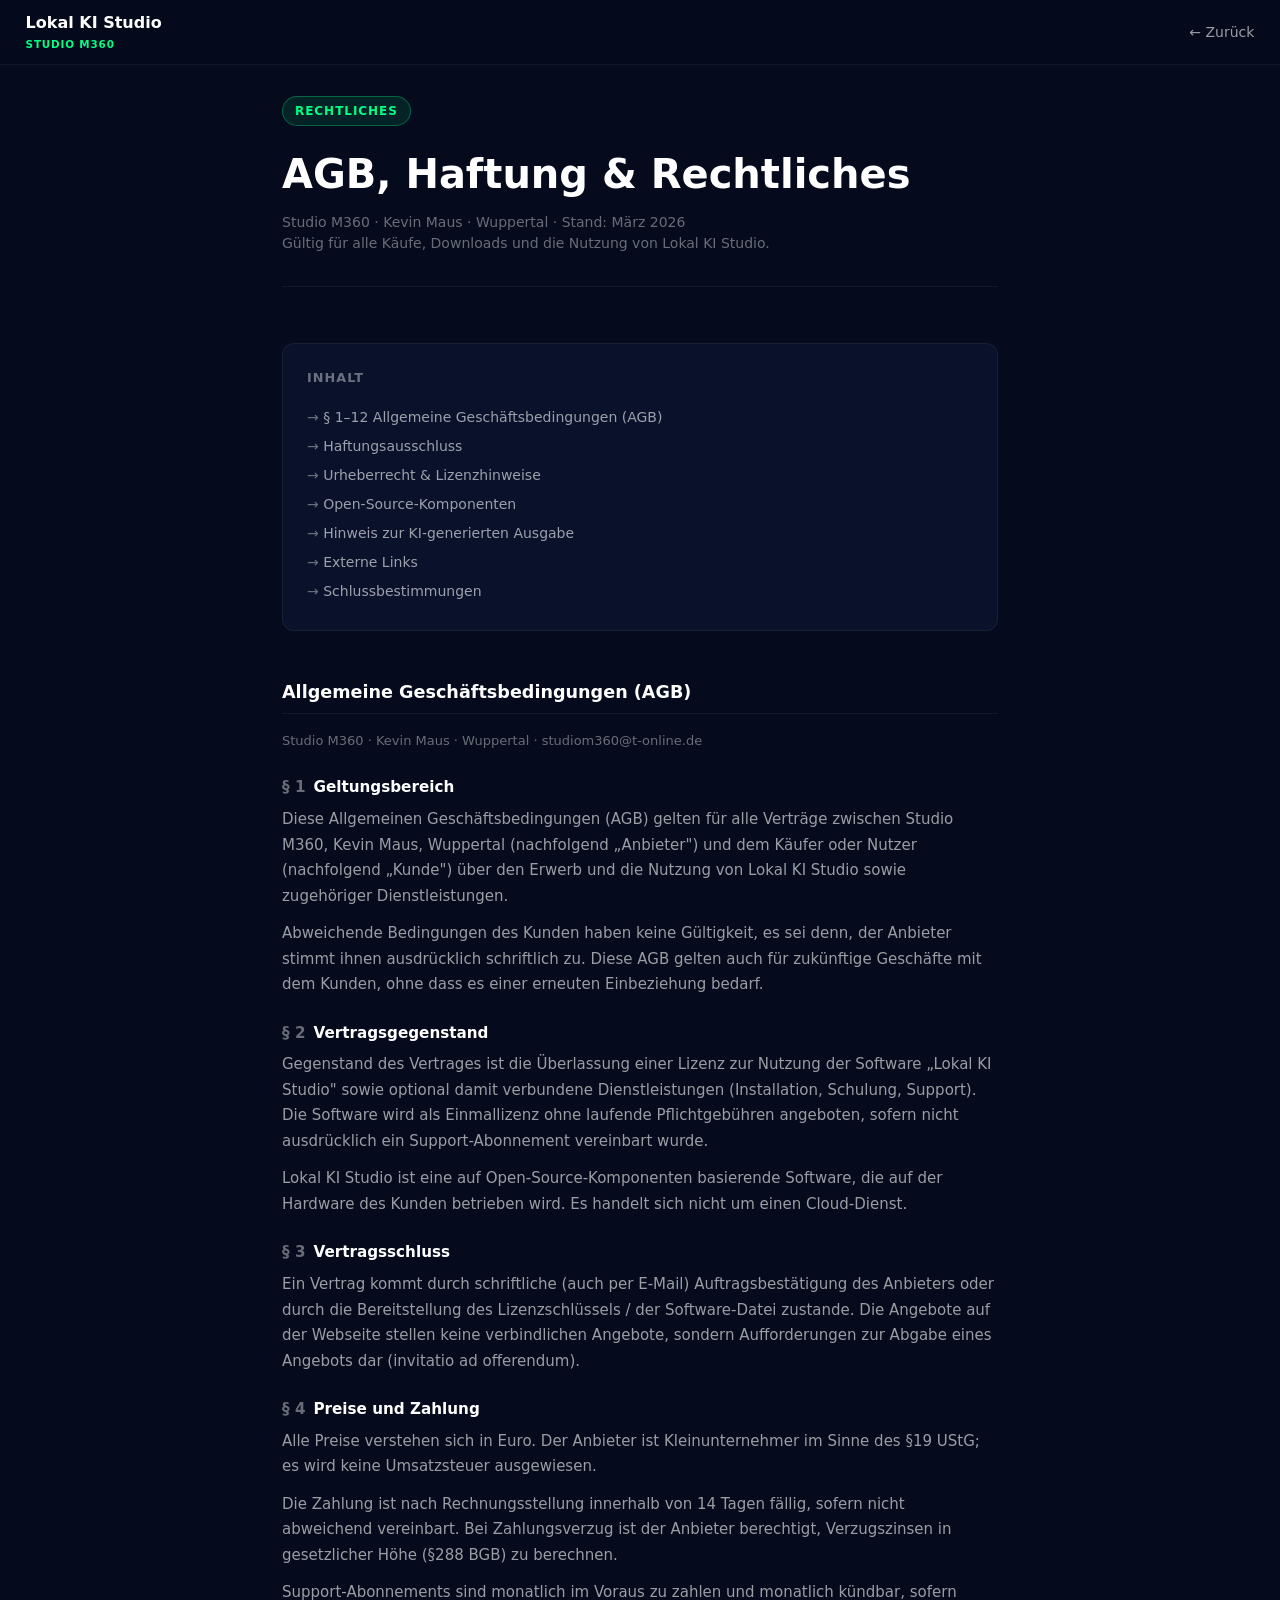
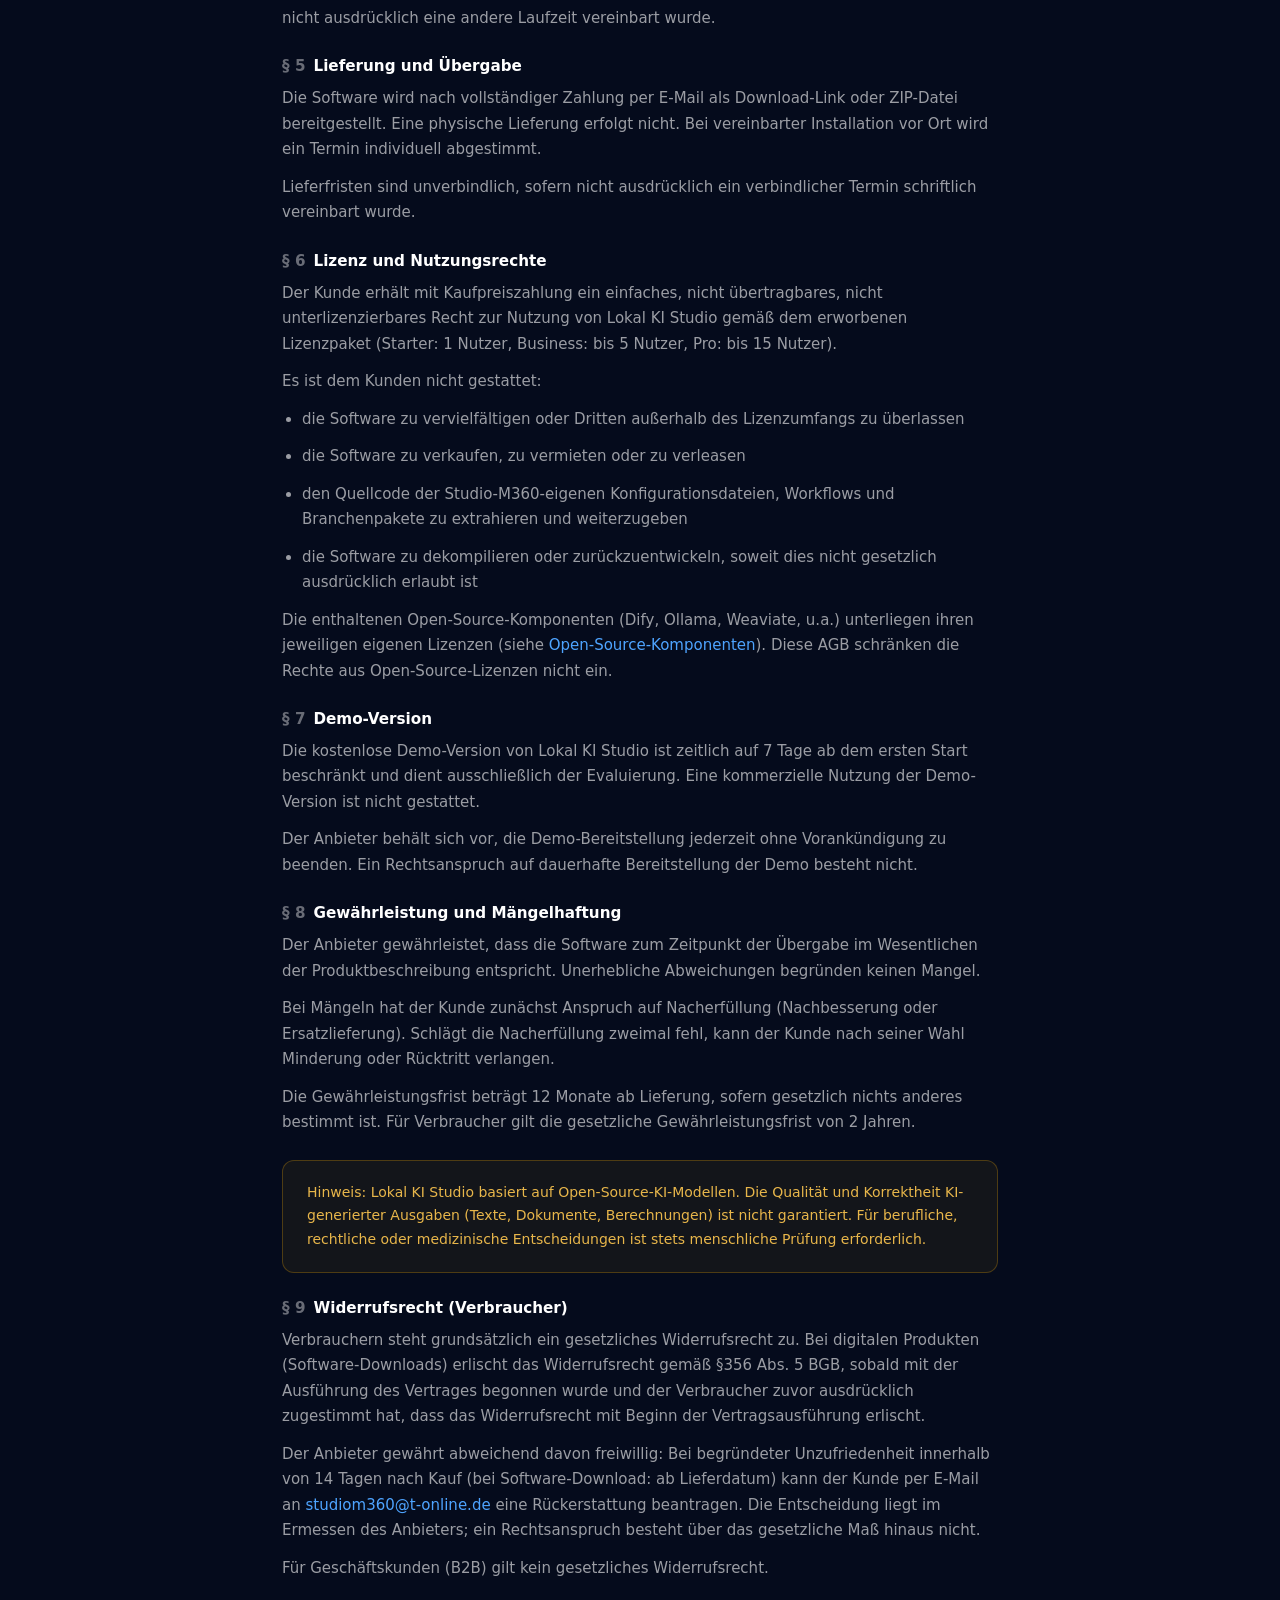
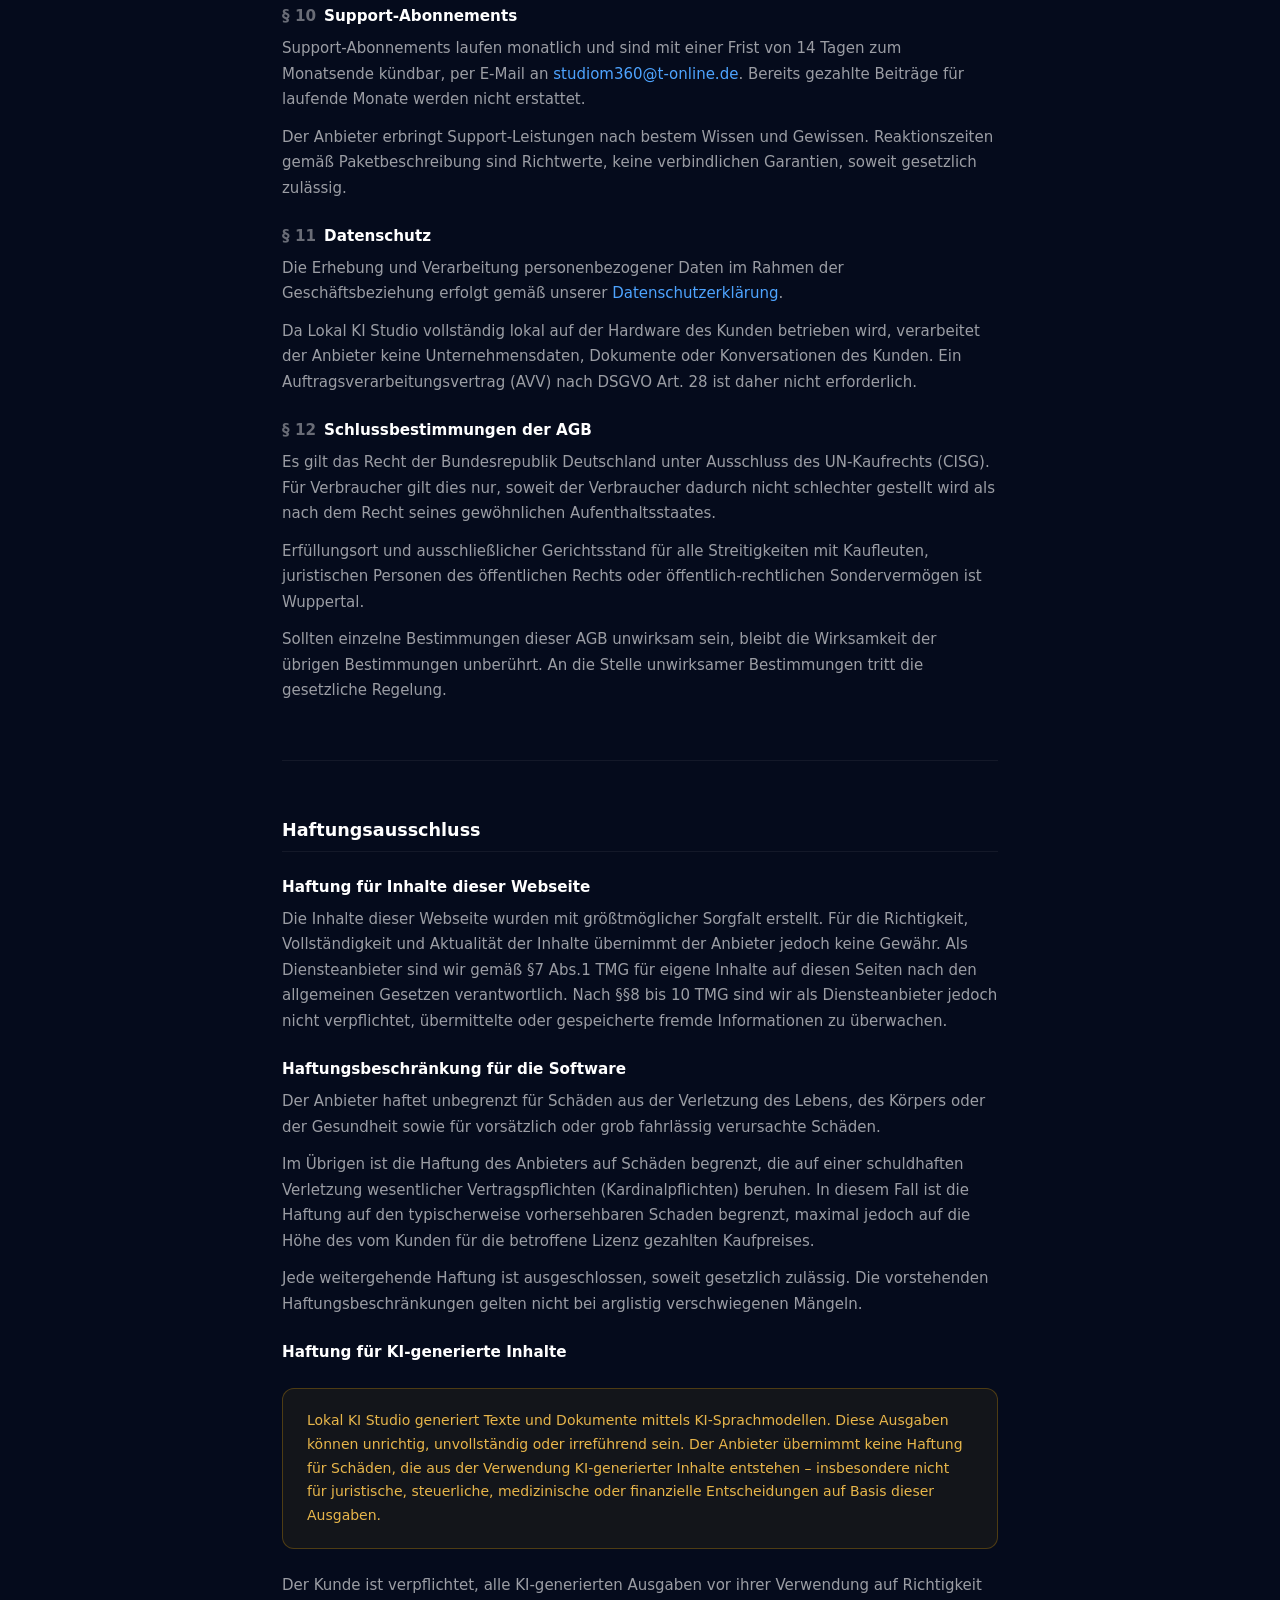
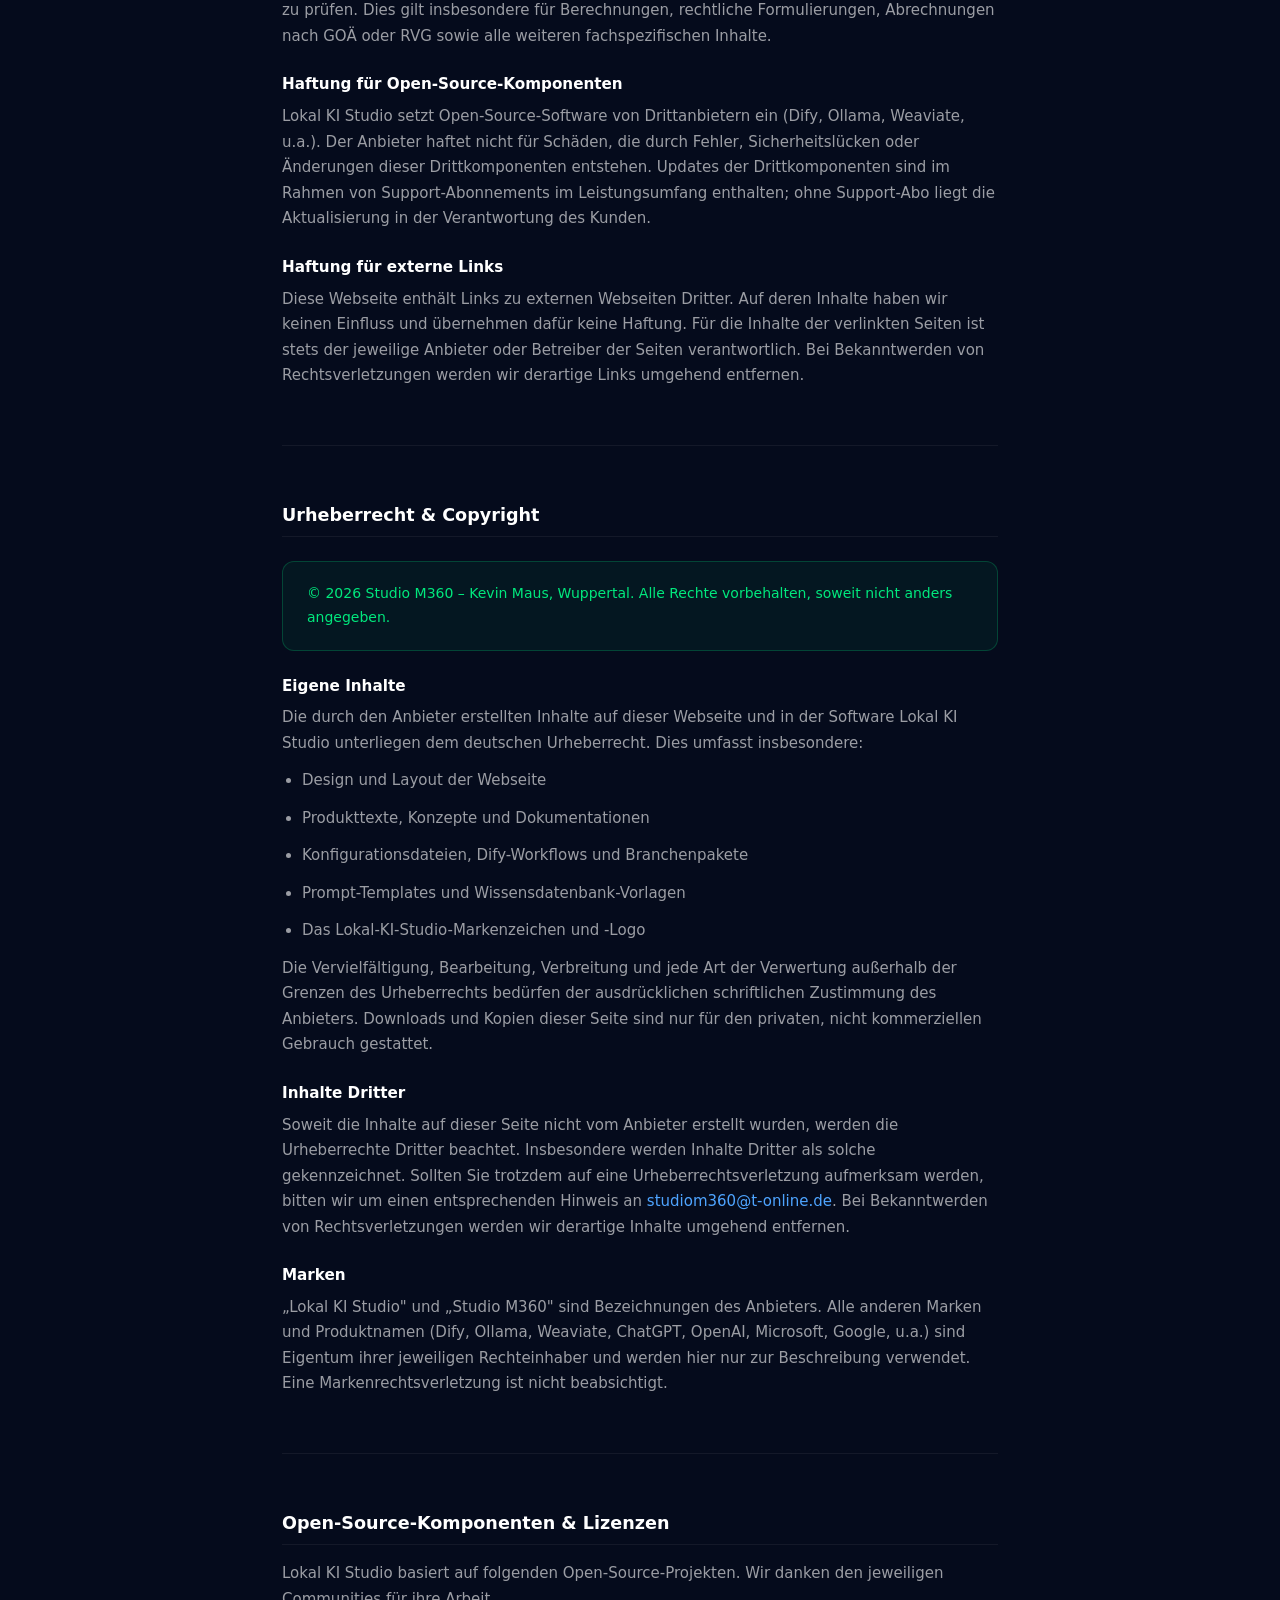
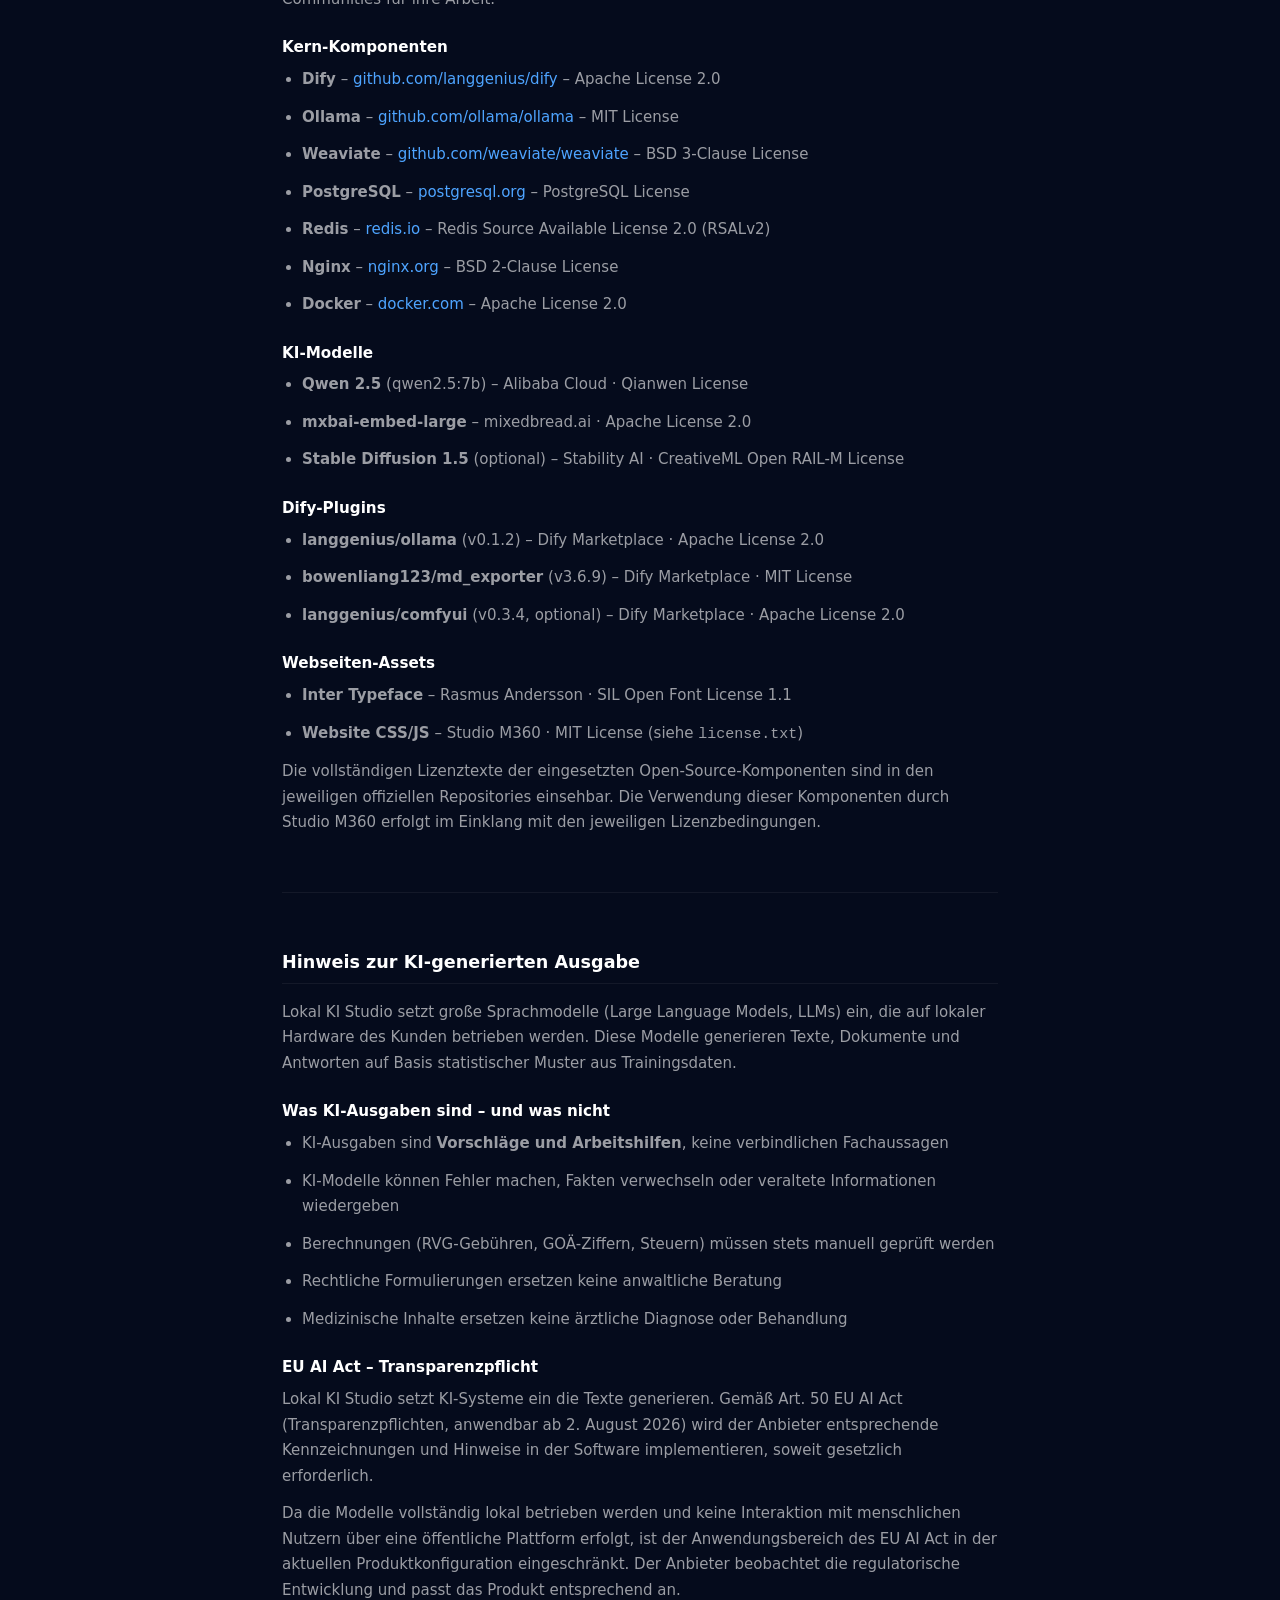
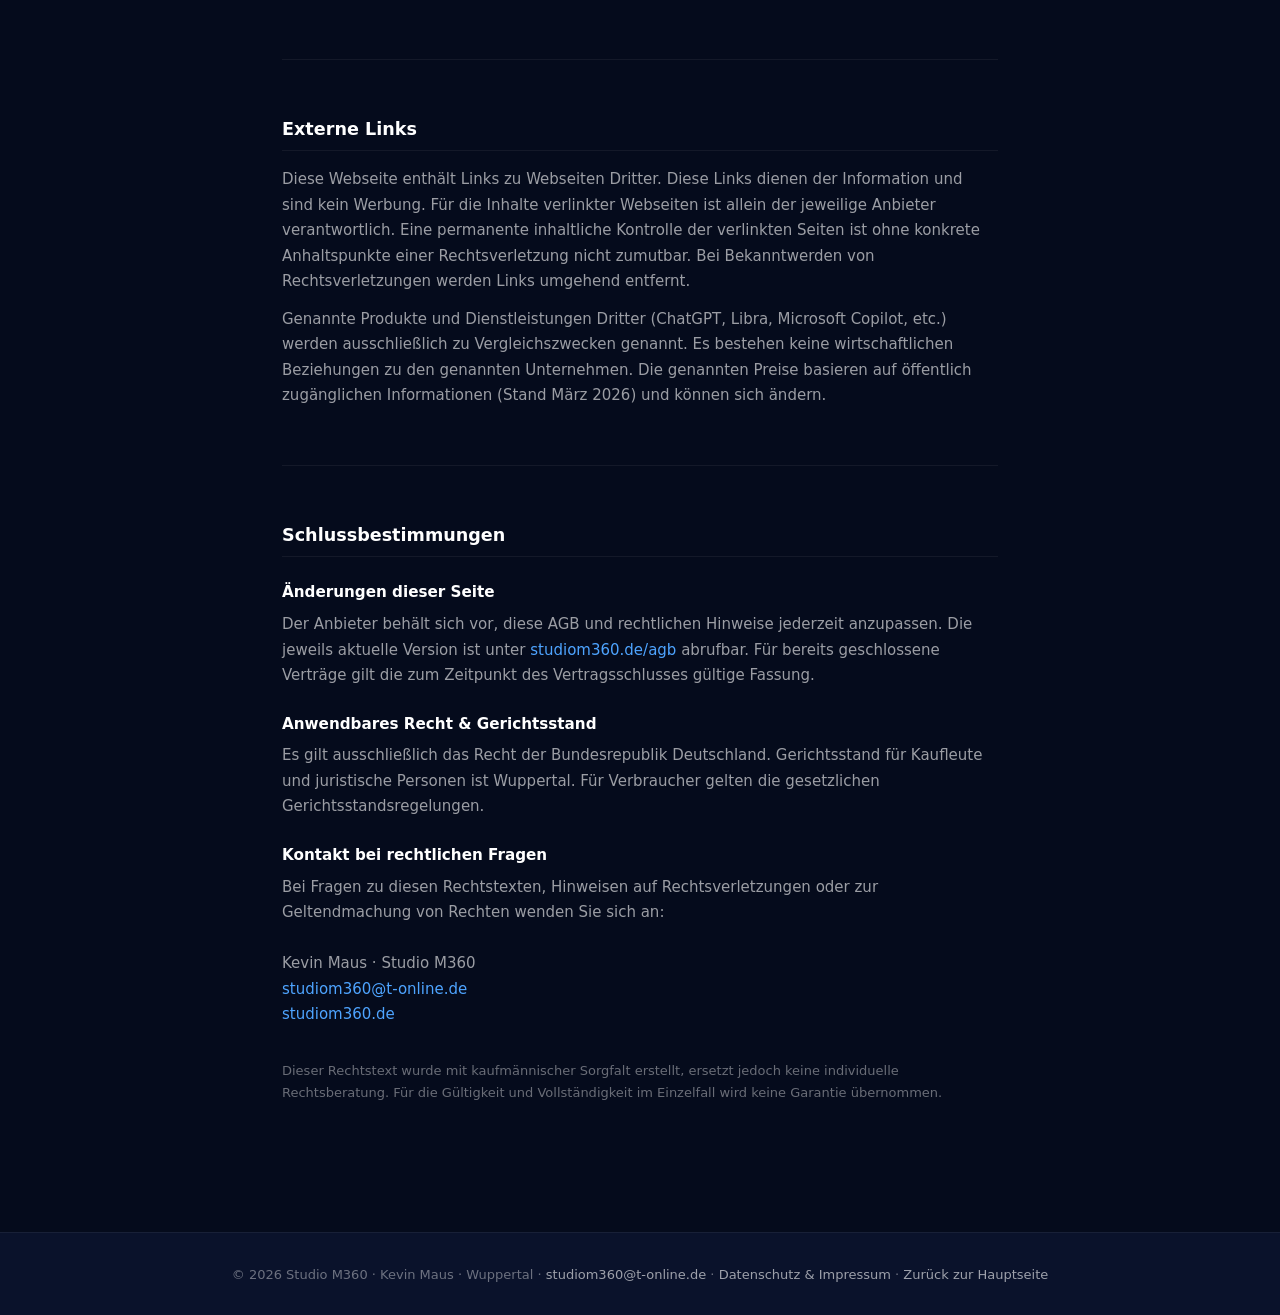
==== commit 992763bd: "Add files via upload" ====
--- a/agb.html
+++ b/agb.html
@@ -8,7 +8,7 @@
   <meta name="robots" content="noindex, follow" />
   <link rel="preconnect" href="https://fonts.googleapis.com" />
   <link href="https://fonts.googleapis.com/css2?family=Inter:wght@400;500;600;700&display=swap" rel="stylesheet" />
-  <link rel="stylesheet" href="assets/styles.css" />
+  <link rel="stylesheet" href="styles.css" />
   <style>
     .legal-page {
       max-width: 780px;
--- a/styles.css
+++ b/styles.css
@@ -0,0 +1,769 @@
+/* MIT License: frei kommerziell nutzbar */
+
+/* Color System */
+:root {
+  --bg-main: #050b1c;
+  --bg-card: #0a122b;
+  --bg-hover: rgba(0, 255, 140, 0.08);
+
+  --line-dark: rgba(255,255,255,0.06);
+  --line-mid: rgba(255,255,255,0.12);
+
+  --txt-primary: #ffffff;
+  --txt-dim: rgba(255,255,255,0.6);
+  --txt-muted: rgba(255,255,255,0.4);
+
+  --blue-500: #2d6bff;
+  --blue-300: #4ea4ff;
+  --blue-200: #86c7ff;
+
+  --neon-500: #00ff87;
+  --neon-glow: 0 0 20px rgba(0,255,135,0.4), 0 0 60px rgba(0,255,135,0.2);
+
+  --radius-lg: 1.5rem;
+  --radius-md: 0.75rem;
+
+  --font-stack: 'Inter', system-ui, -apple-system, BlinkMacSystemFont, 'Segoe UI',
+    Roboto, 'Helvetica Neue', sans-serif;
+
+  --pad-page: clamp(1.5rem, 2vw, 2rem);
+  --page-max: 1280px;
+}
+
+/* Reset-ish */
+* {
+  box-sizing: border-box;
+  -webkit-font-smoothing: antialiased;
+}
+body {
+  margin: 0;
+  background-color: var(--bg-main);
+  color: var(--txt-primary);
+  font-family: var(--font-stack);
+  line-height: 1.5;
+}
+
+/* Layout helpers */
+.layout-row {
+  width: 100%;
+  max-width: var(--page-max);
+  padding: 0 var(--pad-page);
+  margin: 0 auto;
+  display: flex;
+  align-items: center;
+  justify-content: space-between;
+}
+.layout-col {
+  width: 100%;
+  max-width: var(--page-max);
+  padding: 0 var(--pad-page);
+  margin: 0 auto;
+  display: flex;
+  flex-direction: column;
+  gap: 2rem;
+}
+.layout-col.tight {
+  max-width: 1000px;
+}
+
+.section {
+  padding: clamp(4rem, 4vw, 5rem) 0;
+  position: relative;
+}
+
+/* Header / Nav */
+.site-header {
+  position: sticky;
+  top: 0;
+  z-index: 1000;
+  background: rgba(5,11,28,0.75);
+  backdrop-filter: blur(12px);
+  border-bottom: 1px solid var(--line-dark);
+}
+.header-inner {
+  min-height: 4rem;
+}
+.brand {
+  display: flex;
+  align-items: center;
+  gap: 0.75rem;
+}
+.brand-mark {
+  background: radial-gradient(circle at 20% 20%, var(--neon-500) 0%, #003b22 60%);
+  color: #000;
+  font-size: 0.8rem;
+  font-weight: 600;
+  border-radius: var(--radius-md);
+  padding: 0.5rem 0.6rem;
+  line-height: 1;
+  box-shadow: var(--neon-glow);
+}
+.brand-text {
+  display: flex;
+  flex-direction: column;
+  line-height: 1.2;
+}
+.brand-line1 {
+  font-size: 0.9rem;
+  font-weight: 600;
+  color: var(--txt-primary);
+}
+.brand-line2 {
+  font-size: 0.7rem;
+  font-weight: 400;
+  color: var(--txt-muted);
+}
+
+.main-nav {
+  display: flex;
+  align-items: center;
+  gap: 1rem;
+}
+.nav-link {
+  font-size: 0.85rem;
+  color: var(--txt-dim);
+  text-decoration: none;
+  padding: 0.5rem 0.75rem;
+  border-radius: var(--radius-md);
+}
+.nav-link:hover {
+  background: var(--bg-hover);
+  color: var(--txt-primary);
+}
+.btn-ghost {
+  background: rgba(0,255,135,0.1);
+  color: var(--neon-500);
+  border: 1px solid rgba(0,255,135,0.4);
+  border-radius: var(--radius-md);
+  font-size: 0.8rem;
+  font-weight: 500;
+  text-decoration: none;
+  padding: 0.5rem 0.75rem;
+  display: inline-flex;
+  align-items: center;
+  box-shadow: var(--neon-glow);
+}
+.btn-ghost:hover {
+  background: rgba(0,255,135,0.15);
+}
+
+/* Burger for mobile */
+.burger {
+  display: none;
+  border: 0;
+  background: transparent;
+  flex-direction: column;
+  gap: 4px;
+  padding: 0.5rem;
+}
+.burger span {
+  height: 2px;
+  width: 24px;
+  background: var(--txt-primary);
+  border-radius: 2px;
+}
+
+/* Mobile overlay nav */
+.nav-overlay {
+  position: fixed;
+  inset: 0;
+  background: rgba(5,11,28,0.95);
+  backdrop-filter: blur(16px);
+  display: none;
+  flex-direction: column;
+  padding: var(--pad-page);
+  z-index: 2000;
+}
+.nav-overlay.active {
+  display: flex;
+}
+.nav-overlay-close {
+  align-self: flex-end;
+  border: 0;
+  background: transparent;
+  color: var(--txt-primary);
+  font-size: 1rem;
+  padding: 0.5rem;
+  line-height: 1;
+  cursor: pointer;
+}
+.nav-overlay-links {
+  display: flex;
+  flex-direction: column;
+  margin-top: 2rem;
+  gap: 1rem;
+}
+.nav-overlay-link,
+.nav-overlay-cta {
+  background: var(--bg-card);
+  border: 1px solid var(--line-mid);
+  border-radius: var(--radius-md);
+  padding: 0.9rem 1rem;
+  text-decoration: none;
+  font-size: 1rem;
+  color: var(--txt-primary);
+}
+.nav-overlay-cta {
+  border-color: rgba(0,255,135,0.4);
+  color: var(--neon-500);
+  background: rgba(0,255,135,0.07);
+  box-shadow: var(--neon-glow);
+}
+
+/* Hero */
+.hero {
+  padding-top: clamp(4rem,5vw,6rem);
+  padding-bottom: clamp(4rem,5vw,6rem);
+  background: radial-gradient(circle at 20% 20%, rgba(0,255,135,0.15) 0%, rgba(0,0,0,0) 60%),
+              radial-gradient(circle at 80% 20%, rgba(45,107,255,0.25) 0%, rgba(0,0,0,0) 60%);
+}
+.hero-inner {
+  display: grid;
+  grid-template-columns: minmax(0,1fr) minmax(0,420px);
+  align-items: flex-start;
+  gap: clamp(2rem,3vw,3rem);
+}
+.headline-xl {
+  font-size: clamp(2rem, 2vw, 2.5rem);
+  font-weight: 600;
+  line-height: 1.15;
+  margin: 0 0 1rem;
+}
+.gradient-text {
+  background: linear-gradient(90deg, var(--txt-primary) 0%, var(--blue-200) 40%, var(--neon-500) 80%);
+  -webkit-background-clip: text;
+  color: transparent;
+  text-shadow: var(--neon-glow);
+}
+.lead {
+  font-size: 1rem;
+  color: var(--txt-dim);
+  max-width: 42ch;
+  margin-bottom: 1rem;
+}
+
+.hero-highlights {
+  display: flex;
+  flex-wrap: wrap;
+  gap: 0.5rem;
+  margin-bottom: 1rem;
+}
+.pill {
+  background: rgba(255,255,255,0.05);
+  border: 1px solid var(--line-mid);
+  border-radius: 999px;
+  padding: 0.4rem 0.75rem;
+  font-size: 0.7rem;
+  color: var(--txt-primary);
+  line-height: 1.2;
+  white-space: nowrap;
+}
+.hero-cta-row {
+  display: flex;
+  flex-wrap: wrap;
+  gap: 0.75rem;
+  margin-bottom: 1rem;
+}
+.btn {
+  display: inline-flex;
+  justify-content: center;
+  align-items: center;
+  text-decoration: none;
+  border-radius: var(--radius-md);
+  font-size: 0.8rem;
+  font-weight: 500;
+  line-height: 1.2;
+  border: 1px solid transparent;
+  cursor: pointer;
+  min-height: 2.5rem;
+  padding: 0.6rem 1rem;
+}
+.btn-primary {
+  background: var(--neon-500);
+  color: #000;
+  box-shadow: var(--neon-glow);
+}
+.btn-primary:hover {
+  filter: brightness(1.05);
+}
+.btn-outline {
+  background: rgba(45,107,255,0.1);
+  color: var(--blue-200);
+  border-color: rgba(78,164,255,0.5);
+}
+.btn-outline:hover {
+  background: rgba(45,107,255,0.15);
+}
+
+/* full width button variant */
+.btn-full {
+  width: 100%;
+}
+
+.trust-note {
+  font-size: 0.7rem;
+  color: var(--txt-muted);
+  display: flex;
+  align-items: center;
+  gap: 0.5rem;
+}
+.dot {
+  width: 8px;
+  height: 8px;
+  border-radius: 999px;
+  background: var(--txt-muted);
+  box-shadow: 0 0 8px rgba(255,255,255,0.5);
+}
+.dot-green {
+  background: var(--neon-500);
+  box-shadow: var(--neon-glow);
+}
+
+/* Hero card (metrics) */
+.hero-card {
+  max-width: 420px;
+}
+.hero-card-inner {
+  background: var(--bg-card);
+  border-radius: var(--radius-lg);
+  border: 1px solid var(--line-mid);
+  box-shadow: 0 30px 80px rgba(0,0,0,0.8),
+              0 0 60px rgba(0,255,135,0.15),
+              0 0 140px rgba(45,107,255,0.2);
+  padding: 1.25rem 1rem 1rem;
+  display: flex;
+  flex-direction: column;
+  gap: 1rem;
+  position: relative;
+}
+.hero-card-inner::after {
+  content: "";
+  position: absolute;
+  inset: 0;
+  border-radius: inherit;
+  background: radial-gradient(circle at 20% 0%, rgba(0,255,135,0.15) 0%, rgba(0,0,0,0) 70%);
+  pointer-events: none;
+}
+.hero-card-top {
+  display: flex;
+  justify-content: space-between;
+  align-items: flex-start;
+}
+.status {
+  font-size: 0.7rem;
+  color: var(--txt-primary);
+  font-weight: 500;
+  display: flex;
+  align-items: center;
+  gap: 0.5rem;
+}
+.status-dot {
+  width: 8px;
+  height: 8px;
+  background: var(--neon-500);
+  border-radius: 999px;
+  box-shadow: var(--neon-glow);
+}
+.status-hint {
+  font-size: 0.6rem;
+  color: var(--txt-muted);
+  text-align: right;
+}
+.hero-metrics {
+  display: grid;
+  gap: 0.75rem;
+}
+.metric-box {
+  background: rgba(255,255,255,0.02);
+  border: 1px solid var(--line-dark);
+  border-radius: var(--radius-md);
+  padding: 0.75rem;
+}
+.metric-label {
+  font-size: 0.6rem;
+  color: var(--txt-muted);
+}
+.metric-value {
+  font-size: 1rem;
+  font-weight: 600;
+  color: var(--txt-primary);
+  line-height: 1.2;
+}
+.metric-value.green {
+  color: var(--neon-500);
+  text-shadow: var(--neon-glow);
+}
+.metric-value.blue {
+  color: var(--blue-200);
+}
+.metric-value.neon {
+  color: var(--neon-500);
+  text-shadow: var(--neon-glow);
+}
+.metric-desc {
+  font-size: 0.65rem;
+  color: var(--txt-dim);
+  line-height: 1.3;
+}
+.hero-footnote {
+  font-size: 0.7rem;
+  color: var(--txt-muted);
+  line-height: 1.4;
+  border-top: 1px solid var(--line-dark);
+  padding-top: 0.75rem;
+}
+
+/* Sections shared */
+.section-head {
+  display: flex;
+  flex-direction: column;
+  gap: 0.5rem;
+}
+.headline-l {
+  margin: 0;
+  font-size: 1.4rem;
+  font-weight: 600;
+  color: var(--txt-primary);
+  line-height: 1.2;
+}
+.section-desc {
+  color: var(--txt-dim);
+  font-size: 0.9rem;
+  max-width: 60ch;
+  line-height: 1.4;
+  margin: 0;
+}
+
+/* Cards */
+.card {
+  background: var(--bg-card);
+  border: 1px solid var(--line-mid);
+  border-radius: var(--radius-lg);
+  padding: 1.25rem 1rem 1rem;
+  position: relative;
+  box-shadow: 0 20px 80px rgba(0,0,0,0.7), 0 0 80px rgba(45,107,255,0.15), 0 0 120px rgba(0,255,135,0.15);
+}
+
+/* Why section */
+.why {
+  background: radial-gradient(circle at 80% 20%, rgba(45,107,255,0.2) 0%, rgba(0,0,0,0) 60%);
+}
+.grid-3 {
+  display: grid;
+  grid-template-columns: repeat(auto-fit,minmax(min(260px,100%),1fr));
+  gap: 1rem;
+}
+.feature-card .icon-circle {
+  width: 2.5rem;
+  height: 2.5rem;
+  border-radius: var(--radius-md);
+  background: rgba(0,255,135,0.07);
+  box-shadow: var(--neon-glow);
+  border: 1px solid rgba(0,255,135,0.4);
+  display: flex;
+  align-items: center;
+  justify-content: center;
+  color: var(--neon-500);
+  font-size: 1.1rem;
+  margin-bottom: 0.75rem;
+}
+.feature-title {
+  font-size: 1rem;
+  font-weight: 600;
+  color: var(--txt-primary);
+  margin-bottom: 0.5rem;
+}
+.feature-text {
+  font-size: 0.85rem;
+  color: var(--txt-dim);
+  line-height: 1.4;
+}
+
+/* Solutions */
+.solutions {
+  background: radial-gradient(circle at 0% 20%, rgba(0,255,135,0.15) 0%, rgba(0,0,0,0) 60%);
+}
+.solutions-grid {
+  display: grid;
+  grid-template-columns: repeat(auto-fit,minmax(min(320px,100%),1fr));
+  gap: 1rem;
+}
+.solution-block {
+  display: flex;
+  flex-direction: column;
+  gap: 0.75rem;
+}
+.solution-head {
+  display: flex;
+  align-items: center;
+  gap: 0.75rem;
+}
+.solution-icon {
+  font-size: 1.1rem;
+  background: rgba(45,107,255,0.15);
+  color: var(--blue-200);
+  border: 1px solid rgba(78,164,255,0.5);
+  border-radius: var(--radius-md);
+  min-width: 2.25rem;
+  height: 2.25rem;
+  display: flex;
+  align-items: center;
+  justify-content: center;
+}
+.solution-title {
+  font-size: 1rem;
+  font-weight: 600;
+  color: var(--txt-primary);
+}
+.solution-text {
+  font-size: 0.85rem;
+  color: var(--txt-dim);
+  line-height: 1.4;
+  margin-bottom: 0.5rem;
+}
+.bullet-list {
+  margin: 0;
+  padding-left: 1.2rem;
+  color: var(--txt-primary);
+  font-size: 0.8rem;
+  line-height: 1.4;
+}
+.bullet-list li {
+  margin-bottom: 0.4rem;
+  color: var(--txt-dim);
+}
+.bullet-list.tight li {
+  margin-bottom: 0.25rem;
+}
+
+/* Workflow */
+.workflow {
+  background: radial-gradient(circle at 100% 0%, rgba(78,164,255,0.12) 0%, rgba(0,0,0,0) 70%);
+}
+.timeline {
+  display: grid;
+  grid-template-columns: repeat(auto-fit,minmax(min(300px,100%),1fr));
+  gap: 1rem;
+}
+.tl-step {
+  position: relative;
+  background: var(--bg-card);
+  border: 1px solid var(--line-mid);
+  border-radius: var(--radius-lg);
+  padding: 1rem 1rem 0.9rem 1rem;
+  min-height: 180px;
+  box-shadow: 0 20px 80px rgba(0,0,0,0.7), 0 0 60px rgba(0,255,135,0.15);
+}
+.tl-marker {
+  position: absolute;
+  top: 1rem;
+  right: 1rem;
+  background: rgba(0,255,135,0.07);
+  border: 1px solid rgba(0,255,135,0.4);
+  color: var(--neon-500);
+  font-size: 0.7rem;
+  font-weight: 600;
+  line-height: 1;
+  padding: 0.4rem 0.5rem;
+  border-radius: var(--radius-md);
+  box-shadow: var(--neon-glow);
+}
+.tl-title {
+  font-size: 0.9rem;
+  font-weight: 600;
+  color: var(--txt-primary);
+  margin-bottom: 0.5rem;
+  line-height: 1.3;
+}
+.tl-text {
+  font-size: 0.8rem;
+  line-height: 1.4;
+  color: var(--txt-dim);
+  max-width: 65ch;
+}
+.txt-neon {
+  color: var(--neon-500);
+  text-shadow: var(--neon-glow);
+}
+
+/* Workflow bottom card */
+.workflow-bottom-card {
+  display: flex;
+  flex-wrap: wrap;
+  justify-content: space-between;
+  row-gap: 1rem;
+}
+.wbc-left {
+  max-width: 500px;
+}
+.wbc-eyebrow {
+  font-size: 0.7rem;
+  font-weight: 500;
+  color: var(--blue-200);
+  margin-bottom: 0.5rem;
+  text-shadow: 0 0 10px rgba(78,164,255,0.5);
+}
+.wbc-headline {
+  font-size: 1rem;
+  font-weight: 600;
+  line-height: 1.4;
+  color: var(--txt-primary);
+}
+.wbc-right {
+  min-width: 200px;
+}
+
+/* Contact */
+.contact {
+  background: radial-gradient(circle at 20% 80%, rgba(0,255,135,0.15) 0%, rgba(0,0,0,0) 70%);
+}
+.contact-inner {
+  display: grid;
+  grid-template-columns: minmax(0,1fr) minmax(0,400px);
+  gap: 2rem;
+}
+.contact-left .headline-l {
+  font-size: 1.3rem;
+}
+.contact-box {
+  display: flex;
+  flex-direction: column;
+  gap: 1rem;
+}
+.contact-line {
+  display: flex;
+  flex-direction: column;
+}
+.cl-label {
+  font-size: 0.7rem;
+  color: var(--txt-muted);
+  margin-bottom: 0.25rem;
+}
+.cl-value {
+  font-size: 0.9rem;
+  font-weight: 500;
+  color: var(--txt-primary);
+  line-height: 1.3;
+}
+.cl-link {
+  color: var(--neon-500);
+  text-decoration: none;
+  text-shadow: var(--neon-glow);
+  font-weight: 500;
+}
+.cl-link:hover {
+  filter: brightness(1.2);
+}
+.microcopy {
+  font-size: 0.7rem;
+  color: var(--txt-muted);
+  line-height: 1.4;
+}
+
+/* Contact form */
+.contact-form {
+  display: flex;
+  flex-direction: column;
+  gap: 1rem;
+}
+.cf-head {
+  display: flex;
+  justify-content: space-between;
+  align-items: baseline;
+}
+.cf-title {
+  color: var(--txt-primary);
+  font-size: 0.9rem;
+  font-weight: 600;
+}
+.cf-hint {
+  color: var(--txt-muted);
+  font-size: 0.7rem;
+}
+.cf-field {
+  display: flex;
+  flex-direction: column;
+  gap: 0.4rem;
+}
+.cf-label {
+  font-size: 0.7rem;
+  color: var(--txt-muted);
+}
+.cf-input,
+.cf-textarea {
+  width: 100%;
+  background: rgba(255,255,255,0.02);
+  border: 1px solid var(--line-mid);
+  border-radius: var(--radius-md);
+  color: var(--txt-primary);
+  padding: 0.75rem 0.75rem;
+  font-family: inherit;
+  font-size: 0.8rem;
+  line-height: 1.3;
+}
+.cf-input:focus,
+.cf-textarea:focus {
+  outline: 2px solid var(--blue-500);
+  box-shadow: 0 0 20px rgba(45,107,255,0.6);
+}
+.cf-footnote {
+  font-size: 0.7rem;
+  line-height: 1.4;
+  color: var(--txt-muted);
+}
+
+/* Footer */
+.site-footer {
+  border-top: 1px solid var(--line-dark);
+  background: #040816;
+  padding: 3rem 0 4rem;
+}
+.footer-inner {
+  gap: 2rem;
+}
+.footer-top {
+  display: flex;
+  flex-wrap: wrap;
+  justify-content: space-between;
+  row-gap: 1rem;
+}
+.brand-footer .brand-mark {
+  font-size: 0.7rem;
+}
+.footer-links {
+  display: flex;
+  flex-wrap: wrap;
+  gap: 1rem;
+  font-size: 0.8rem;
+}
+.footer-link {
+  color: var(--txt-dim);
+  text-decoration: none;
+}
+.footer-link:hover {
+  color: var(--txt-primary);
+}
+.footer-bottom {
+  display: flex;
+  flex-wrap: wrap;
+  justify-content: space-between;
+  font-size: 0.7rem;
+  color: var(--txt-muted);
+  row-gap: 0.5rem;
+}
+
+/* Responsive tweaks */
+@media (max-width: 800px) {
+  .main-nav {
+    display: none;
+  }
+  .burger {
+    display: flex;
+  }
+  .hero-inner {
+    grid-template-columns: 1fr;
+  }
+  .contact-inner {
+    grid-template-columns: 1fr;
+  }
+}
